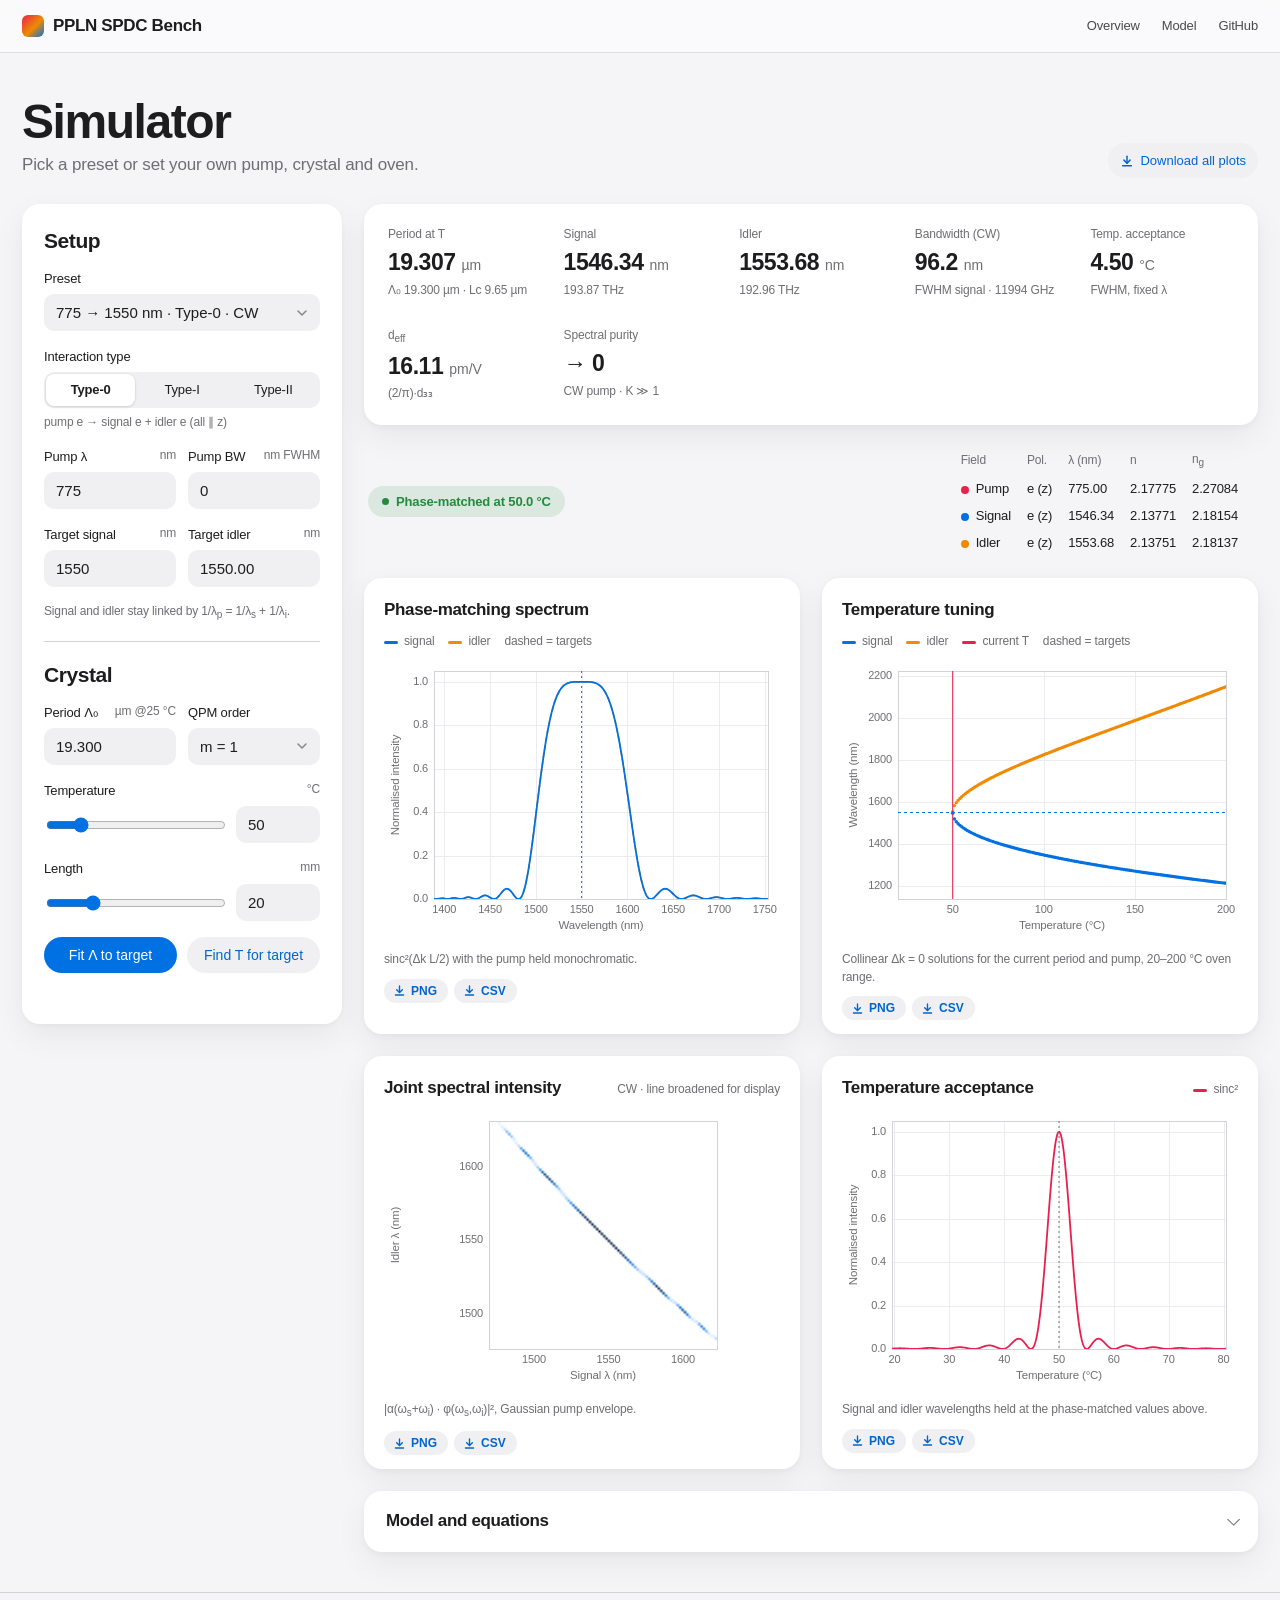
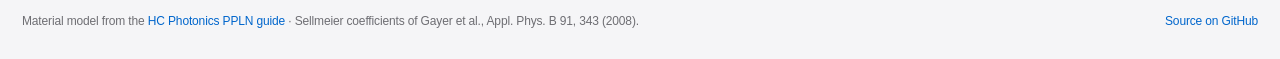
==== simulator.html @ 481aa888 "Split landing and simulator pages, add plot downloads Landing page links to a separate simulator pag" ====
<!doctype html>
<html lang="en">
<head>
<meta charset="utf-8">
<meta name="viewport" content="width=device-width,initial-scale=1,viewport-fit=cover">
<title>PPLN SPDC Simulator</title>
<meta name="description" content="Interactive simulator for spontaneous parametric down-conversion in MgO:PPLN: quasi-phase-matching, temperature tuning, joint spectral intensity and purity.">
<meta name="theme-color" content="#f5f5f7" media="(prefers-color-scheme: light)">
<meta name="theme-color" content="#000000" media="(prefers-color-scheme: dark)">
<link rel="stylesheet" href="styles.css">
</head>
<body>
<nav class="nav" aria-label="Site">
  <div class="nav-in">
    <a class="brand" href="index.html"><span class="brand-mark" aria-hidden="true"></span>PPLN SPDC Bench</a>
    <div class="nav-links">
      <a href="index.html">Overview</a>
      <a href="#model" class="opt">Model</a>
      <a href="https://github.com/abhayasd555/ppln-spdc-bench" target="_blank" rel="noopener">GitHub</a>
    </div>
  </div>
</nav>

<div class="wrap">
<header class="page-head">
  <div>
    <h1>Simulator</h1>
    <p>Pick a preset or set your own pump, crystal and oven.</p>
  </div>
  <div class="dl-all"><button type="button" id="dlAll"><svg viewBox="0 0 16 16" fill="none" stroke="currentColor" stroke-width="1.7" stroke-linecap="round" stroke-linejoin="round" aria-hidden="true"><path d="M8 2.5v8"/><path d="m4.5 7 3.5 3.5L11.5 7"/><path d="M3 13.5h10"/></svg>Download all plots</button></div>
</header>

<div class="layout" id="sim">
<aside class="rack" aria-label="Simulation controls">
  <h2>Setup</h2>
  <div class="field">
    <label for="preset">Preset</label>
    <select id="preset">
      <option value="p1">775 → 1550 nm · Type-0 · CW</option>
      <option value="p2">405 → 810 nm · Type-0 · CW</option>
      <option value="p3">532 → 810 + 1550 nm · Type-0 · CW</option>
      <option value="p4">775 → 1550 nm · Type-II · 1 nm pulsed</option>
    </select>
  </div>
  <div class="field">
    <label>Interaction type</label>
    <div class="seg" role="radiogroup">
      <label><input type="radio" name="type" id="ty0" value="0" checked><span>Type-0</span></label>
      <label><input type="radio" name="type" id="ty1" value="1"><span>Type-I</span></label>
      <label><input type="radio" name="type" id="ty2" value="2"><span>Type-II</span></label>
    </div>
    <div class="polnote" id="polnote"></div>
  </div>
  <div class="row2">
    <div class="field"><label for="lp">Pump λ <small>nm</small></label><input type="number" id="lp" value="775" step="0.1" min="350" max="2000"></div>
    <div class="field"><label for="bw">Pump BW <small>nm FWHM</small></label><input type="number" id="bw" value="0" step="0.05" min="0"></div>
  </div>
  <div class="row2">
    <div class="field"><label for="ls">Target signal <small>nm</small></label><input type="number" id="ls" value="1550" step="0.1"></div>
    <div class="field"><label for="li">Target idler <small>nm</small></label><input type="number" id="li" value="1550" step="0.1"></div>
  </div>
  <div class="polnote">Signal and idler stay linked by 1/λ<sub>p</sub> = 1/λ<sub>s</sub> + 1/λ<sub>i</sub>.</div>
  <div class="hr"></div>
  <h2>Crystal</h2>
  <div class="row2">
    <div class="field"><label for="per">Period Λ₀ <small>µm @25 °C</small></label><input type="number" id="per" value="19.5" step="0.01" min="0.5"></div>
    <div class="field"><label for="ord">QPM order</label><select id="ord"><option value="1">m = 1</option><option value="3">m = 3</option><option value="5">m = 5</option></select></div>
  </div>
  <div class="field">
    <label for="Tr">Temperature <small>°C</small></label>
    <div class="pair"><input type="range" id="Tr" min="20" max="200" step="0.1" value="50" aria-label="Temperature slider"><input type="number" id="Tn" value="50" step="0.1" min="-20" max="250"></div>
  </div>
  <div class="field">
    <label for="Lr">Length <small>mm</small></label>
    <div class="pair"><input type="range" id="Lr" min="1" max="80" step="0.5" value="20" aria-label="Length slider"><input type="number" id="Ln" value="20" step="0.5" min="0.1" max="80"></div>
  </div>
  <div class="btns">
    <button class="pri" id="fitP">Fit Λ to target</button>
    <button id="fitT">Find T for target</button>
  </div>
  <div class="msg" id="msg" role="status"></div>
</aside>

<section class="out">
  <div class="strip" id="strip">
    <div class="ro"><span class="k">Period at T</span><span class="v" id="rPer">–</span><span class="s" id="rPer2"></span></div>
    <div class="ro"><span class="k">Signal</span><span class="v" id="rLs">–</span><span class="s" id="rLs2"></span></div>
    <div class="ro"><span class="k">Idler</span><span class="v" id="rLi">–</span><span class="s" id="rLi2"></span></div>
    <div class="ro"><span class="k">Bandwidth (CW)</span><span class="v" id="rBw">–</span><span class="s" id="rBw2"></span></div>
    <div class="ro"><span class="k">Temp. acceptance</span><span class="v" id="rTa">–</span><span class="s">FWHM, fixed λ</span></div>
    <div class="ro"><span class="k">d<sub>eff</sub></span><span class="v" id="rD">–</span><span class="s" id="rD2"></span></div>
    <div class="ro"><span class="k">Spectral purity</span><span class="v" id="rPu">–</span><span class="s" id="rPu2"></span></div>
  </div>

  <div class="statusbar">
    <span class="chip ok" id="chip">Phase-matched</span>
    <div class="tblwrap"><table aria-label="Refractive indices">
      <thead><tr><th>Field</th><th>Pol.</th><th>λ (nm)</th><th>n</th><th>n<sub>g</sub></th></tr></thead>
      <tbody id="ntab"></tbody>
    </table></div>
  </div>

  <div class="grid4">
    <figure class="panel" style="margin:0">
      <div class="ph"><h3>Phase-matching spectrum</h3><div class="lg"><span><i style="background:var(--sig)"></i>signal</span><span><i style="background:var(--idl)"></i>idler</span><span>dashed = targets</span></div></div>
      <canvas id="cvSpec" aria-label="Phase-matching spectrum plot"></canvas>
      <div class="pf"><figcaption class="cap">sinc²(Δk L/2) with the pump held monochromatic.</figcaption><div class="dl"><button type="button" data-plot="spec" data-fmt="png" aria-label="Download phase-matching spectrum as PNG"><svg viewBox="0 0 16 16" fill="none" stroke="currentColor" stroke-width="1.7" stroke-linecap="round" stroke-linejoin="round" aria-hidden="true"><path d="M8 2.5v8"/><path d="m4.5 7 3.5 3.5L11.5 7"/><path d="M3 13.5h10"/></svg>PNG</button><button type="button" data-plot="spec" data-fmt="csv" aria-label="Download phase-matching spectrum data as CSV"><svg viewBox="0 0 16 16" fill="none" stroke="currentColor" stroke-width="1.7" stroke-linecap="round" stroke-linejoin="round" aria-hidden="true"><path d="M8 2.5v8"/><path d="m4.5 7 3.5 3.5L11.5 7"/><path d="M3 13.5h10"/></svg>CSV</button></div></div>
    </figure>
    <figure class="panel" style="margin:0">
      <div class="ph"><h3>Temperature tuning</h3><div class="lg"><span><i style="background:var(--sig)"></i>signal</span><span><i style="background:var(--idl)"></i>idler</span><span><i style="background:var(--pump)"></i>current T</span><span>dashed = targets</span></div></div>
      <canvas id="cvTune" aria-label="Temperature tuning curve"></canvas>
      <div class="pf"><figcaption class="cap">Collinear Δk = 0 solutions for the current period and pump, 20–200 °C oven range.</figcaption><div class="dl"><button type="button" data-plot="tune" data-fmt="png" aria-label="Download temperature tuning as PNG"><svg viewBox="0 0 16 16" fill="none" stroke="currentColor" stroke-width="1.7" stroke-linecap="round" stroke-linejoin="round" aria-hidden="true"><path d="M8 2.5v8"/><path d="m4.5 7 3.5 3.5L11.5 7"/><path d="M3 13.5h10"/></svg>PNG</button><button type="button" data-plot="tune" data-fmt="csv" aria-label="Download temperature tuning data as CSV"><svg viewBox="0 0 16 16" fill="none" stroke="currentColor" stroke-width="1.7" stroke-linecap="round" stroke-linejoin="round" aria-hidden="true"><path d="M8 2.5v8"/><path d="m4.5 7 3.5 3.5L11.5 7"/><path d="M3 13.5h10"/></svg>CSV</button></div></div>
    </figure>
    <figure class="panel" style="margin:0">
      <div class="ph"><h3>Joint spectral intensity</h3><div class="lg" id="jsaLg"></div></div>
      <canvas id="cvJSA" aria-label="Joint spectral intensity map"></canvas>
      <div class="pf"><figcaption class="cap" id="jsaCap">|α(ω<sub>s</sub>+ω<sub>i</sub>) · φ(ω<sub>s</sub>,ω<sub>i</sub>)|², Gaussian pump envelope.</figcaption><div class="dl"><button type="button" data-plot="jsa" data-fmt="png" aria-label="Download joint spectral intensity as PNG"><svg viewBox="0 0 16 16" fill="none" stroke="currentColor" stroke-width="1.7" stroke-linecap="round" stroke-linejoin="round" aria-hidden="true"><path d="M8 2.5v8"/><path d="m4.5 7 3.5 3.5L11.5 7"/><path d="M3 13.5h10"/></svg>PNG</button><button type="button" data-plot="jsa" data-fmt="csv" aria-label="Download joint spectral intensity data as CSV"><svg viewBox="0 0 16 16" fill="none" stroke="currentColor" stroke-width="1.7" stroke-linecap="round" stroke-linejoin="round" aria-hidden="true"><path d="M8 2.5v8"/><path d="m4.5 7 3.5 3.5L11.5 7"/><path d="M3 13.5h10"/></svg>CSV</button></div></div>
    </figure>
    <figure class="panel" style="margin:0">
      <div class="ph"><h3>Temperature acceptance</h3><div class="lg"><span><i style="background:var(--pump)"></i>sinc²</span></div></div>
      <canvas id="cvTacc" aria-label="Temperature acceptance curve"></canvas>
      <div class="pf"><figcaption class="cap">Signal and idler wavelengths held at the phase-matched values above.</figcaption><div class="dl"><button type="button" data-plot="tacc" data-fmt="png" aria-label="Download temperature acceptance as PNG"><svg viewBox="0 0 16 16" fill="none" stroke="currentColor" stroke-width="1.7" stroke-linecap="round" stroke-linejoin="round" aria-hidden="true"><path d="M8 2.5v8"/><path d="m4.5 7 3.5 3.5L11.5 7"/><path d="M3 13.5h10"/></svg>PNG</button><button type="button" data-plot="tacc" data-fmt="csv" aria-label="Download temperature acceptance data as CSV"><svg viewBox="0 0 16 16" fill="none" stroke="currentColor" stroke-width="1.7" stroke-linecap="round" stroke-linejoin="round" aria-hidden="true"><path d="M8 2.5v8"/><path d="m4.5 7 3.5 3.5L11.5 7"/><path d="M3 13.5h10"/></svg>CSV</button></div></div>
    </figure>
  </div>

  <details id="model">
    <summary>Model and equations</summary>
    <div class="notes">
      <p>Temperature-dependent extraordinary/ordinary index of 5 mol% MgO:CLN, in the Sellmeier form given in the HC Photonics guide (coefficients of Gayer et al., Appl. Phys. B 91, 343 (2008)), λ in µm, T in °C:</p>
      <span class="eq">n²(λ,T) = a1 + b1·f + (a2 + b2·f)/(λ² − (a3 + b3·f)²) + (a4 + b4·f)/(λ² − a5²) − a6·λ²
f = (T − 24.5)(T + 570.82)</span>
      <div class="tblwrap"><table id="coefTab"></table></div>
      <p>Quasi-phase-matching with thermal expansion of the grating, Λ(T) = Λ₀[1 + α(T−25) + β(T−25)²], α = 1.54×10⁻⁵ K⁻¹, β = 5.3×10⁻⁹ K⁻²:</p>
      <span class="eq">Δk = 2π [ n_p/λ_p − n_s/λ_s − n_i/λ_i ] − 2π m / Λ(T)
φ(ω_s, ω_i) = sinc(Δk L / 2)        d_eff = (2/π) d_ij / m</span>
      <p>Polarisations (pump → signal + idler): Type-0 e → e + e via d₃₃ = 25.3 pm/V; Type-I e → o + o via d₃₁ = 4.85 pm/V; Type-II o → e + o via d₃₁ (= d₁₅ under Kleinman symmetry). The d values are the ones quoted in the guide.</p>
      <p>Purity is computed from a 96×96 sampled JSA as Tr(ρ²) = Tr[(JJᵀ)²]/Tr[JJᵀ]², with K = 1/purity. For a CW pump the JSA collapses onto the anti-diagonal; the map is broadened only for display and purity → 0.</p>
      <p>Not modelled: focusing (Boyd–Kleinman / Bennink), absolute pair rates, waveguide dispersion, poling duty-cycle errors, non-collinear emission.</p>
    </div>
  </details>
</section>
</div>
</div>

<footer>
  <span>Material model from the <a href="https://www.hcphotonics.com/ppln-guide-overview" target="_blank" rel="noopener">HC Photonics PPLN guide</a> · Sellmeier coefficients of Gayer et al., Appl. Phys. B 91, 343 (2008).</span>
  <span><a href="https://github.com/abhayasd555/ppln-spdc-bench" target="_blank" rel="noopener">Source on GitHub</a></span>
</footer>

<script>
(function(){
const $=id=>document.getElementById(id);
const SM={e:{a:[5.756,0.0983,0.2020,189.32,12.52,1.32e-2],b:[2.860e-6,4.700e-8,6.113e-8,1.516e-4]},
          o:{a:[5.653,0.1185,0.2091,89.61,10.85,1.97e-2],b:[7.941e-7,3.134e-8,-4.641e-9,-2.188e-6]}};
function nidx(lam,T,pol){const s=SM[pol],a=s.a,b=s.b,f=(T-24.5)*(T+570.82),l2=lam*lam,a3=a[2]+b[2]*f;
  return Math.sqrt(a[0]+b[0]*f+(a[1]+b[1]*f)/(l2-a3*a3)+(a[3]+b[3]*f)/(l2-a[4]*a[4])-a[5]*l2);}
function ngrp(lam,T,pol){const h=1e-4;return nidx(lam,T,pol)-lam*(nidx(lam+h,T,pol)-nidx(lam-h,T,pol))/(2*h);}
const AL=1.54e-5,BE=5.3e-9;
const perT=(L0,T)=>{const d=T-25;return L0*(1+AL*d+BE*d*d);};
const POL={0:['e','e','e'],1:['e','o','o'],2:['o','e','o']};
const DIJ={0:[25.3,'d₃₃'],1:[4.85,'d₃₁'],2:[4.85,'d₃₁']};
const TP=2*Math.PI, C_GHZ=299792.458;
function kmis(ss,si,T,type){const sp=ss+si,p=POL[type];return TP*(nidx(1/sp,T,p[0])*sp-nidx(1/ss,T,p[1])*ss-nidx(1/si,T,p[2])*si);}
function dk(ss,si,T,P){return kmis(ss,si,T,P.type)-P.sgn*TP*P.m/perT(P.L0,T);}
const sinc=x=>Math.abs(x)<1e-9?1:Math.sin(x)/x;
function bisect(f,a,b,fa){for(let k=0;k<60;k++){const m=(a+b)/2,fm=f(m);if(fa*fm<=0){b=m}else{a=m;fa=fm}}return (a+b)/2;}

// coefficient table
(function(){const t=$('coefTab');let h='<thead><tr><th></th>'+['a1','a2','a3','a4','a5','a6','b1','b2','b3','b4'].map(x=>'<th>'+x+'</th>').join('')+'</tr></thead><tbody>';
 for(const p of ['e','o']){h+='<tr><th>n<sub>'+p+'</sub></th>'+SM[p].a.concat(SM[p].b).map(v=>'<td>'+(Math.abs(v)<1e-3?v.toExponential(3):v)+'</td>').join('')+'</tr>';}
 t.innerHTML=h+'</tbody>';})();

function readP(){
  const type=+document.querySelector('input[name="type"]:checked').value;
  const P={type,lpnm:+$('lp').value,lsnm:+$('ls').value,bw:Math.max(0,+$('bw').value||0),L0:+$('per').value,m:+$('ord').value,T:+$('Tn').value,Lmm:+$('Ln').value};
  const errs=[];
  if(!(P.lpnm>=350&&P.lpnm<=2000))errs.push('Pump λ must be 350–2000 nm.');
  if(!(P.L0>0.3))errs.push('Period must be above 0.3 µm.');
  if(!(P.Lmm>0))errs.push('Length must be positive.');
  if(!(P.T>=-20&&P.T<=250))errs.push('Temperature must be −20 to 250 °C.');
  if(errs.length){P.err=errs.join(' ');return P;}
  P.lp=P.lpnm/1000;P.sp=1/P.lp;P.Lum=P.Lmm*1000;
  let sst=P.sp/2;
  if(P.lsnm>P.lpnm*1.001){const s=1000/P.lsnm,i=P.sp-s; if(i>0.2&&s<1/0.35) sst=s; else P.warnT=true;} else P.warnT=true;
  P.sst=sst;P.sit=P.sp-sst;P.linm=1000/P.sit;
  P.sgn=Math.sign(kmis(P.sst,P.sit,P.T,type))||1;
  P.dmax=Math.min(P.sp/2-0.2,1/0.35-P.sp/2);
  return P;
}

function scanRoots(P,T,N,sym){
  const lo=sym?0:-P.dmax,hi=P.dmax,R=[];let prev=null,pd=0;
  const f=d=>dk(P.sp/2+d,P.sp/2-d,T,P);
  let best=Infinity,bestd=0;
  for(let i=0;i<N;i++){const d=lo+(hi-lo)*i/(N-1),v=f(d);
    if(Math.abs(v)<best){best=Math.abs(v);bestd=d;}
    if(prev!==null&&(prev===0||prev*v<0))R.push(bisect(f,pd,d,prev));
    prev=v;pd=d;}
  return {R,bestd};
}

let RES=null;
function compute(){
  const P=readP();const msg=$('msg');
  $('polnote').textContent={0:'pump e → signal e + idler e (all ∥ z)',1:'pump e → signal o + idler o',2:'pump o → signal e + idler o'}[P.type];
  if(P.err){msg.textContent=P.err;return;}
  msg.textContent=P.warnT?'Target signal must lie between the pump and 5 µm idler limit; using degenerate point.':'';
  const sym=P.type!==2,sp=P.sp,T=P.T,L=P.Lum;
  if(!(P.dmax>0)){msg.textContent='Pump wavelength out of range for this model.';return;}
  // centre
  const sc=scanRoots(P,T,1600,sym);
  let dt=P.sst-sp/2; if(sym)dt=Math.abs(dt);
  let c,exact=false;
  if(sc.R.length){c=sc.R.reduce((a,b)=>Math.abs(b-dt)<Math.abs(a-dt)?b:a);exact=true;}else c=sc.bestd;
  const F=d=>dk(sp/2+d,sp/2-d,T,P);
  const h=1e-4,f0=F(c),f1=(F(c+h)-F(c-h))/(2*h),f2=(F(c+h)-2*f0+F(c-h))/(h*h);
  const B=12*Math.PI/L+Math.abs(f0);
  let w=Infinity; if(Math.abs(f1)>1e-12)w=B/Math.abs(f1); if(Math.abs(f2)>1e-12)w=Math.min(w,Math.sqrt(2*B/Math.abs(f2)));
  if(!isFinite(w))w=P.dmax; w=Math.min(Math.max(w,1e-7),P.dmax);
  let lo=c-w,hi=c+w; if(sym&&lo<0){const m=Math.max(-lo,hi);lo=-m;hi=m;}
  lo=Math.max(lo,-P.dmax);hi=Math.min(hi,P.dmax);
  const NS=1500,sp_={d:[],ls:[],li:[],S:[]};
  for(let i=0;i<NS;i++){const d=lo+(hi-lo)*i/(NS-1),x=F(d)*L/2,s=sinc(x);sp_.d.push(d);sp_.ls.push(1000/(sp/2+d));sp_.li.push(1000/(sp/2-d));sp_.S.push(s*s);}
  // FWHM signal
  let im=0;for(let i=1;i<NS;i++){if(sp_.S[i]>sp_.S[im])im=i;}
  const half=sp_.S[im]/2,interp=(i,j)=>{const t=(half-sp_.S[i])/(sp_.S[j]-sp_.S[i]);return [sp_.ls[i]+t*(sp_.ls[j]-sp_.ls[i]),sp_.d[i]+t*(sp_.d[j]-sp_.d[i])];};
  let l=im;while(l>0&&sp_.S[l]>=half)l--; let r=im;while(r<NS-1&&sp_.S[r]>=half)r++;
  const A=l<im?interp(l,l+1):[sp_.ls[0],sp_.d[0]],Bq=r>im?interp(r,r-1):[sp_.ls[NS-1],sp_.d[NS-1]];
  const fwhmNm=Math.abs(A[0]-Bq[0]),fwhmS=Math.abs(A[1]-Bq[1]);
  const ss0=sp/2+c,si0=sp/2-c,lsc=1000/ss0,lic=1000/si0;
  // temperature acceptance
  const G=t=>dk(ss0,si0,t,P);
  const g0=G(T),g1=(G(T+0.01)-G(T-0.01))/0.02;
  let Tc=Math.abs(g1)>1e-12?T-g0/g1:T; Tc=Math.min(Math.max(Tc,T-200),T+200);
  let wT=Math.abs(g1)>1e-12?(12*Math.PI/L)/Math.abs(g1):100; wT=Math.min(Math.max(wT,0.02),150);
  const ta={T:[],S:[]};for(let i=0;i<800;i++){const t=Tc-wT+2*wT*i/799,x=G(t)*L/2,s=sinc(x);ta.T.push(t);ta.S.push(s*s);}
  let tm=0;for(let i=1;i<800;i++)if(ta.S[i]>ta.S[tm])tm=i;
  const th=ta.S[tm]/2;let tl=tm;while(tl>0&&ta.S[tl]>=th)tl--;let tr=tm;while(tr<799&&ta.S[tr]>=th)tr++;
  const tI=(i,j)=>ta.T[i]+(th-ta.S[i])/(ta.S[j]-ta.S[i])*(ta.T[j]-ta.T[i]);
  const tFW=Math.abs((tr>tm?tI(tr,tr-1):ta.T[799])-(tl<tm?tI(tl,tl+1):ta.T[0]));
  // tuning curve
  const tune={s:[],i:[]};
  for(let t=20;t<=200;t+=1){const q=scanRoots(P,t,500,sym);for(const d of q.R){tune.s.push([t,1000/(sp/2+d)]);tune.i.push([t,1000/(sp/2-d)]);}}
  // JSA
  const N=96,Fs=P.bw>0?P.bw/1000/(P.lp*P.lp):0; // pump FWHM in µm^-1
  let hsS=Math.max(0.8*fwhmS,3*Fs,2e-6);
  const hlS=hsS*(lsc/1000)*(lsc/1000)*1000,hlI=hsS*(lic/1000)*(lic/1000)*1000; // nm
  const Fe=Fs>0?Fs:2*hsS/N*1.2;
  const J=new Float64Array(N*N);let jmax=0;
  for(let r2=0;r2<N;r2++){const li=lic+hlI-2*hlI*r2/(N-1),si=1000/li;
    for(let c2=0;c2<N;c2++){const ls=lsc-hlS+2*hlS*c2/(N-1),ss=1000/ls;
      const dp=ss+si-sp,pa=Math.exp(-2*Math.LN2*dp*dp/(Fe*Fe));
      const v=pa*sinc(dk(ss,si,T,P)*L/2);J[r2*N+c2]=v;if(Math.abs(v)>jmax)jmax=Math.abs(v);}}
  let pur=null;
  if(Fs>0&&jmax>0){let trM=0,trM2=0;const Mrow=new Float64Array(N);
    for(let a=0;a<N;a++){for(let b=a;b<N;b++){let s=0;const oa=a*N,ob=b*N;for(let k=0;k<N;k++)s+=J[oa+k]*J[ob+k];
      if(a===b){trM+=s;trM2+=s*s;}else trM2+=2*s*s;}}
    pur=trM2/(trM*trM);}
  RES={P,exact,f0,c,lsc,lic,fwhmNm,fwhmS,tFW,Tc,sp_,ta,tune,J,N,jmax,hlS,hlI,pur,sym};
  readouts();draw();
}

function fx(v,d){return Number.isFinite(v)?v.toFixed(d):'–';}
function readouts(){
  const R=RES,P=R.P;
  const LT=perT(P.L0,P.T);
  $('rPer').innerHTML=fx(LT,3)+' <small>µm</small>';
  $('rPer2').textContent='Λ₀ '+fx(P.L0,3)+' µm · Lc '+fx(LT/(2*P.m),2)+' µm';
  $('rLs').innerHTML=fx(R.lsc,2)+' <small>nm</small>';
  $('rLi').innerHTML=fx(R.lic,2)+' <small>nm</small>';
  $('rLs2').textContent=fx(C_GHZ/R.lsc,2)+' THz';
  $('rLi2').textContent=fx(C_GHZ/R.lic,2)+' THz';
  const bw=R.fwhmNm;
  $('rBw').innerHTML=(bw<0.1?fx(bw*1000,1)+' <small>pm</small>':fx(bw,bw<10?2:1)+' <small>nm</small>');
  $('rBw2').textContent='FWHM signal · '+fx(R.fwhmS*C_GHZ,R.fwhmS*C_GHZ<10?2:0)+' GHz';
  $('rTa').innerHTML=(R.tFW<0.1?fx(R.tFW*1000,0)+' <small>mK</small>':fx(R.tFW,2)+' <small>°C</small>');
  const d=DIJ[P.type];
  $('rD').innerHTML=fx(2/Math.PI*d[0]/P.m,2)+' <small>pm/V</small>';
  $('rD2').textContent='(2/π)·'+d[1]+(P.m>1?' / '+P.m:'');
  if(R.pur==null){$('rPu').innerHTML='→ 0';$('rPu2').textContent='CW pump · K ≫ 1';}
  else{$('rPu').innerHTML=fx(R.pur,3);$('rPu2').textContent='Schmidt K = '+fx(1/R.pur,2);}
  const chip=$('chip');
  if(R.exact){chip.className='chip ok';chip.textContent='Phase-matched at '+fx(P.T,1)+' °C';}
  else{chip.className='chip warn';chip.textContent='No exact match · nearest |Δk·L/2| = '+fx(Math.abs(R.f0*P.Lum/2)/Math.PI,1)+'π · peak near '+fx(R.Tc,1)+' °C';}
  const pol=POL[P.type],rows=[['Pump','var(--pump)',pol[0],P.lpnm],['Signal','var(--sig)',pol[1],R.lsc],['Idler','var(--idl)',pol[2],R.lic]];
  $('ntab').innerHTML=rows.map(r=>'<tr><td><span class="dot" style="background:'+r[1]+'"></span>'+r[0]+'</td><td>'+(r[2]==='e'?'e (z)':'o (y)')+'</td><td>'+fx(r[3],2)+'</td><td>'+fx(nidx(r[3]/1000,P.T,r[2]),5)+'</td><td>'+fx(ngrp(r[3]/1000,P.T,r[2]),5)+'</td></tr>').join('');
  $('jsaLg').innerHTML=R.pur==null?'<span>CW · line broadened for display</span>':'<span>pump '+fx(P.bw,2)+' nm FWHM</span>';
}

// ---------- plotting ----------
function tok(){const cs=getComputedStyle(document.documentElement),g=k=>cs.getPropertyValue(k).trim();
  return{ink:g('--ink'),muted:g('--muted'),line:g('--line'),grid:g('--grid'),panel:g('--panel'),pump:g('--pump'),sig:g('--sig'),idl:g('--idl'),map:['--map0','--map1','--map2','--map3'].map(g)};}
let XS=0;
function prep(cv){const dpr=XS||window.devicePixelRatio||1,w=cv.clientWidth,h=cv.clientHeight,W=Math.max(1,Math.round(w*dpr)),H=Math.max(1,Math.round(h*dpr));
  if(cv.width!==W)cv.width=W;if(cv.height!==H)cv.height=H;const ctx=cv.getContext('2d');ctx.setTransform(dpr,0,0,dpr,0,0);ctx.clearRect(0,0,w,h);return{ctx,w,h};}
function ticks(lo,hi,n){if(!(hi>lo)){hi=lo+1;}const s0=(hi-lo)/n,mag=Math.pow(10,Math.floor(Math.log10(s0))),q=s0/mag,step=(q<1.5?1:q<3?2:q<7?5:10)*mag,t=[];
  for(let v=Math.ceil(lo/step)*step;v<=hi+step*1e-6;v+=step)t.push(v);return{t,step};}
function tf(v,step){const d=Math.max(0,Math.min(4,-Math.floor(Math.log10(step)+1e-9)));return (Math.abs(v)<step*1e-6?0:v).toFixed(d);}
const SYS='-apple-system, BlinkMacSystemFont, "SF Pro Text", "Helvetica Neue", Arial, sans-serif';
const MONO='11px '+SYS;
function frame(ctx,C,r,x0,x1,y0,y1,o){
  const X=v=>r.x+(v-x0)/(x1-x0)*r.w,Y=v=>r.y+r.h-(v-y0)/(y1-y0)*r.h;
  const tx=ticks(x0,x1,o.nx||5),ty=ticks(y0,y1,o.ny||4);
  ctx.font=MONO;ctx.lineWidth=1;
  if(!o.nogrid){ctx.strokeStyle=C.grid;ctx.beginPath();
    tx.t.forEach(v=>{const p=Math.round(X(v))+.5;ctx.moveTo(p,r.y);ctx.lineTo(p,r.y+r.h);});
    ty.t.forEach(v=>{const p=Math.round(Y(v))+.5;ctx.moveTo(r.x,p);ctx.lineTo(r.x+r.w,p);});ctx.stroke();}
  ctx.strokeStyle=C.line;ctx.strokeRect(Math.round(r.x)+.5,Math.round(r.y)+.5,Math.round(r.w),Math.round(r.h));
  ctx.fillStyle=C.muted;ctx.textAlign='center';ctx.textBaseline='top';
  let lastX=-1e9;tx.t.forEach(v=>{const s=tf(v,tx.step),p=X(v),wd=ctx.measureText(s).width;if(p-wd/2>lastX+6){ctx.fillText(s,p,r.y+r.h+5);lastX=p+wd/2;}});
  if(!o.noy){ctx.textAlign='right';ctx.textBaseline='middle';ty.t.forEach(v=>ctx.fillText(tf(v,ty.step),r.x-6,Y(v)));}
  ctx.font='500 11.5px '+SYS;ctx.textAlign='center';ctx.textBaseline='top';
  if(o.xl)ctx.fillText(o.xl,r.x+r.w/2,r.y+r.h+21);
  if(o.yl){ctx.save();ctx.translate(12,r.y+r.h/2);ctx.rotate(-Math.PI/2);ctx.textBaseline='middle';ctx.fillText(o.yl,0,0);ctx.restore();}
  return{X,Y};
}
function path(ctx,M,xs,ys,col,lw,dash,r){ctx.save();ctx.beginPath();ctx.rect(r.x,r.y,r.w,r.h);ctx.clip();ctx.strokeStyle=col;ctx.lineWidth=lw;ctx.setLineDash(dash||[]);ctx.beginPath();
  for(let i=0;i<xs.length;i++){const a=M.X(xs[i]),b=M.Y(ys[i]);i?ctx.lineTo(a,b):ctx.moveTo(a,b);}ctx.stroke();ctx.restore();}
function vline(ctx,M,r,x,col,dash){if(x<Math.min(M.x0,M.x1))return;const p=M.X(x);if(p<r.x||p>r.x+r.w)return;ctx.save();ctx.strokeStyle=col;ctx.setLineDash(dash||[]);ctx.lineWidth=1;ctx.beginPath();ctx.moveTo(p,r.y);ctx.lineTo(p,r.y+r.h);ctx.stroke();ctx.restore();}
function hline(ctx,M,r,y,col,dash){const p=M.Y(y);if(p<r.y||p>r.y+r.h)return;ctx.save();ctx.strokeStyle=col;ctx.setLineDash(dash||[]);ctx.lineWidth=1;ctx.beginPath();ctx.moveTo(r.x,p);ctx.lineTo(r.x+r.w,p);ctx.stroke();ctx.restore();}
function rng(a){let lo=Infinity,hi=-Infinity;for(const v of a){if(v<lo)lo=v;if(v>hi)hi=v;}return[lo,hi];}
function note(ctx,C,r,t){ctx.fillStyle=C.muted;ctx.font='13px '+SYS;ctx.textAlign='center';ctx.textBaseline='middle';ctx.fillText(t,r.x+r.w/2,r.y+r.h/2);}

function drawSpec(C){
  const {ctx,w,h}=prep($('cvSpec')),R=RES,S=R.sp_,P=R.P;
  const [s0,s1]=rng(S.ls),[i0,i1]=rng(S.li),wid=Math.max(s1-s0,i1-i0);
  const tgt=P.warnT?null:P.lsnm,tgi=P.warnT?null:P.linm;
  if(Math.max(s0,i0)-Math.min(s1,i1)<0.5*wid){
    const r={x:50,y:10,w:w-62,h:h-52},x0=Math.min(s0,i0),x1=Math.max(s1,i1);
    const M=frame(ctx,C,r,x0,x1,0,1.05,{xl:'Wavelength (nm)',yl:'Normalised intensity',nx:6});
    path(ctx,M,S.li,S.S,C.idl,1.6,[5,3],r);path(ctx,M,S.ls,S.S,C.sig,1.8,null,r);
    if(tgt){M.x0=x0;M.x1=x1;vline(ctx,M,r,tgt,C.sig,[2,3]);if(Math.abs(tgi-tgt)>1e-3)vline(ctx,M,r,tgi,C.idl,[2,3]);}
  } else {
    const gap=24,ww=(w-62-gap)/2;
    const r1={x:50,y:10,w:ww,h:h-52},r2={x:50+ww+gap,y:10,w:ww,h:h-52};
    const M1=frame(ctx,C,r1,s0,s1,0,1.05,{xl:'Signal λ (nm)',yl:'Normalised intensity',nx:3});
    const M2=frame(ctx,C,r2,i0,i1,0,1.05,{xl:'Idler λ (nm)',nx:3,noy:true});
    path(ctx,M1,S.ls,S.S,C.sig,1.8,null,r1);path(ctx,M2,S.li,S.S,C.idl,1.8,null,r2);
    if(tgt){M1.x0=s0;M1.x1=s1;vline(ctx,M1,r1,tgt,C.sig,[2,3]);M2.x0=i0;M2.x1=i1;vline(ctx,M2,r2,tgi,C.idl,[2,3]);}
  }
}
function drawTune(C){
  const {ctx,w,h}=prep($('cvTune')),R=RES,P=R.P,r={x:56,y:10,w:w-68,h:h-52};
  const all=R.tune.s.concat(R.tune.i);
  if(!all.length){frame(ctx,C,r,20,200,0,1,{xl:'Temperature (°C)',yl:'Wavelength (nm)',nx:6});note(ctx,C,r,'No collinear phase matching between 20 and 200 °C');return;}
  let [y0,y1]=rng(all.map(p=>p[1]));if(!P.warnT){y0=Math.min(y0,P.lsnm,P.linm);y1=Math.max(y1,P.lsnm,P.linm);}const pad=Math.max((y1-y0)*0.08,1);y0-=pad;y1+=pad;
  const M=frame(ctx,C,r,20,200,y0,y1,{xl:'Temperature (°C)',yl:'Wavelength (nm)',nx:6});
  ctx.save();ctx.beginPath();ctx.rect(r.x,r.y,r.w,r.h);ctx.clip();
  for(const [arr,col] of [[R.tune.i,C.idl],[R.tune.s,C.sig]]){ctx.fillStyle=col;for(const p of arr){ctx.beginPath();ctx.arc(M.X(p[0]),M.Y(p[1]),1.7,0,TP);ctx.fill();}}
  ctx.restore();
  M.x0=20;M.x1=200;vline(ctx,M,r,P.T,C.pump,[]);
  if(!P.warnT){hline(ctx,M,r,P.lsnm,C.sig,[3,3]);if(Math.abs(P.linm-P.lsnm)>1e-3)hline(ctx,M,r,P.linm,C.idl,[3,3]);}
}
function hex(c){c=c.replace('#','');if(c.length===3)c=c.split('').map(x=>x+x).join('');const n=parseInt(c,16);return[(n>>16)&255,(n>>8)&255,n&255];}
function drawJSA(C){
  const cv=$('cvJSA'),{ctx,w,h}=prep(cv),R=RES,N=R.N;
  const side=Math.min(w-70,h-52),r={x:56+Math.max(0,(w-70-side)/2),y:10,w:side,h:side};
  const stops=C.map.map(hex),cmap=v=>{const t=Math.min(1,Math.max(0,v))*3,k=Math.min(2,Math.floor(t)),f=t-k,a=stops[k],b=stops[k+1];return[a[0]+(b[0]-a[0])*f,a[1]+(b[1]-a[1])*f,a[2]+(b[2]-a[2])*f];};
  const off=document.createElement('canvas');off.width=N;off.height=N;const oc=off.getContext('2d'),img=oc.createImageData(N,N);
  const m2=R.jmax*R.jmax||1;
  for(let i=0;i<N*N;i++){const v=R.J[i]*R.J[i]/m2,c=cmap(Math.pow(v,0.8));img.data[4*i]=c[0];img.data[4*i+1]=c[1];img.data[4*i+2]=c[2];img.data[4*i+3]=255;}
  oc.putImageData(img,0,0);
  ctx.imageSmoothingEnabled=true;ctx.drawImage(off,r.x,r.y,r.w,r.h);
  frame(ctx,C,r,R.lsc-R.hlS,R.lsc+R.hlS,R.lic-R.hlI,R.lic+R.hlI,{xl:'Signal λ (nm)',yl:'Idler λ (nm)',nx:4,ny:4,nogrid:true});
}
function drawTacc(C){
  const {ctx,w,h}=prep($('cvTacc')),R=RES,r={x:50,y:10,w:w-62,h:h-52},[t0,t1]=rng(R.ta.T);
  const M=frame(ctx,C,r,t0,t1,0,1.05,{xl:'Temperature (°C)',yl:'Normalised intensity',nx:5});
  path(ctx,M,R.ta.T,R.ta.S,C.pump,1.8,null,r);M.x0=t0;M.x1=t1;vline(ctx,M,r,R.P.T,C.muted,[2,3]);
}
function draw(){if(!RES)return;const C=tok();drawSpec(C);drawTune(C);drawJSA(C);drawTacc(C);}

// ---------- controls ----------
let raf=0;const sched=()=>{cancelAnimationFrame(raf);raf=requestAnimationFrame(compute);};
function link(a,b){$(a).addEventListener('input',()=>{$(b).value=$(a).value;sched();});$(b).addEventListener('input',()=>{$(a).value=$(b).value;sched();});}
link('Tr','Tn');link('Lr','Ln');
['bw','per','ord'].forEach(id=>$(id).addEventListener('input',sched));
function conj(a,b){const lp=+$('lp').value,v=+$(a).value;if(v>lp*1.001){const o=1/(1/lp-1/v);if(isFinite(o)&&o>0)$(b).value=o.toFixed(2);}}
$('ls').addEventListener('input',()=>{conj('ls','li');sched();});
$('li').addEventListener('input',()=>{conj('li','ls');sched();});
$('lp').addEventListener('input',()=>{conj('ls','li');sched();});
function fitPeriod(){const P=readP();if(P.err){$('msg').textContent=P.err;return;}
  const km=Math.abs(kmis(P.sst,P.sit,P.T,P.type));$('per').value=(TP*P.m/km/perT(1,P.T)).toFixed(3);compute();}
document.querySelectorAll('input[name="type"]').forEach(el=>el.addEventListener('change',fitPeriod));
$('ord').addEventListener('change',fitPeriod);
$('fitP').addEventListener('click',fitPeriod);
$('fitT').addEventListener('click',()=>{const P=readP();if(P.err)return;
  const g=t=>dk(P.sst,P.sit,t,P),R=[];let pv=g(0),pt=0;
  for(let t=0.25;t<=250;t+=0.25){const v=g(t);if(pv*v<=0)R.push(bisect(g,pt,t,pv));pv=v;pt=t;}
  if(!R.length){$('msg').textContent='No temperature between 0 and 250 °C phase-matches the target with this period.';return;}
  const best=R.reduce((a,b)=>Math.abs(b-P.T)<Math.abs(a-P.T)?b:a);
  $('Tn').value=best.toFixed(2);$('Tr').value=Math.min(200,Math.max(20,best));compute();
  $('msg').textContent=best>200?'Phase matching needs '+best.toFixed(1)+' °C, above a typical 200 °C oven.':'';});
const PRESETS={p1:{type:0,lp:775,bw:0,ls:1550,T:50,L:20},p2:{type:0,lp:405,bw:0,ls:810,T:40,L:10},p3:{type:0,lp:532,bw:0,ls:810,T:60,L:20},p4:{type:2,lp:775,bw:1,ls:1550,T:40,L:30}};
function applyPreset(k){const p=PRESETS[k];$('ty'+p.type).checked=true;$('lp').value=p.lp;$('bw').value=p.bw;$('ls').value=p.ls;conj('ls','li');$('Tn').value=p.T;$('Tr').value=p.T;$('Ln').value=p.L;$('Lr').value=p.L;$('ord').value=1;fitPeriod();}
$('preset').addEventListener('change',e=>applyPreset(e.target.value));

new ResizeObserver(()=>draw()).observe(document.querySelector('.grid4'));
try{matchMedia('(prefers-color-scheme: dark)').addEventListener('change',draw);}catch(e){}
new MutationObserver(draw).observe(document.documentElement,{attributes:true,attributeFilter:['data-theme']});
if(document.fonts&&document.fonts.ready)document.fonts.ready.then(draw);

// ---------- downloads ----------
let DLCAP=null;
try{if(window.claude&&typeof window.claude.use==='function')window.claude.use('downloads').then(d=>{DLCAP=d;}).catch(()=>{});}catch(e){}
async function saveFile(name,blob){
  if(DLCAP){try{await DLCAP.save({filename:name,data:blob});}catch(e){if(e&&e.code!=='declined')$('msg').textContent='Download unavailable here ('+(e.code||'error')+').';}return;}
  const url=URL.createObjectURL(blob),a=document.createElement('a');a.href=url;a.download=name;document.body.appendChild(a);a.click();a.remove();setTimeout(()=>URL.revokeObjectURL(url),4000);
}
const PLOTS={spec:['cvSpec','Phase-matching spectrum',drawSpec],tune:['cvTune','Temperature tuning',drawTune],jsa:['cvJSA','Joint spectral intensity',drawJSA],tacc:['cvTacc','Temperature acceptance',drawTacc]};
function paramLine(){const P=RES.P;return 'λp '+fx(P.lpnm,1)+' nm · '+['Type-0','Type-I','Type-II'][P.type]+' · m = '+P.m+' · Λ₀ '+fx(P.L0,3)+' µm · '+fx(P.T,1)+' °C · L '+fx(P.Lmm,1)+' mm'+(P.bw>0?' · pump '+fx(P.bw,2)+' nm FWHM':' · CW');}
function slug(){const P=RES.P;return 'ppln_'+fx(P.lpnm,0)+'nm_type'+['0','I','II'][P.type]+'_'+fx(P.T,1).replace('.','p')+'C';}
function plotPNG(key){
  const [id,title,fn]=PLOTS[key],cv=$(id),C=tok(),fig=cv.closest('figure'),S=3;
  XS=S;fn(C);XS=0;
  const w=cv.clientWidth,h=cv.clientHeight,top=58,bot=34,pad=20,out=document.createElement('canvas');
  out.width=(w+2*pad)*S;out.height=(h+top+bot)*S;const o=out.getContext('2d');o.scale(S,S);
  o.fillStyle=C.panel;o.fillRect(0,0,w+2*pad,h+top+bot);
  o.fillStyle=C.ink;o.font='600 17px '+SYS;o.textBaseline='alphabetic';o.textAlign='left';o.fillText(title,pad,30);
  let x=pad;o.font='12px '+SYS;
  fig.querySelectorAll('.lg span').forEach(sp=>{const i=sp.querySelector('i'),t=sp.textContent.trim();
    if(i){o.fillStyle=getComputedStyle(i).backgroundColor;o.fillRect(x,43,14,3);x+=20;}
    o.fillStyle=C.muted;o.fillText(t,x,48);x+=o.measureText(t).width+16;});
  o.drawImage(cv,pad,top,w,h);
  o.fillStyle=C.muted;o.font='11px '+SYS;o.fillText(paramLine(),pad,top+h+22);
  o.textAlign='right';o.fillText('PPLN SPDC Bench',w+pad,top+h+22);
  draw();
  return new Promise(res=>out.toBlob(b=>res([slug()+'_'+key+'.png',b]),'image/png'));
}
function plotCSV(key){
  const R=RES,L=['# PPLN SPDC Bench · '+PLOTS[key][1],'# '+paramLine()];
  if(key==='spec'){L.push('signal_nm,idler_nm,intensity');for(let i=0;i<R.sp_.S.length;i++)L.push(R.sp_.ls[i].toFixed(5)+','+R.sp_.li[i].toFixed(5)+','+R.sp_.S[i].toExponential(6));}
  else if(key==='tune'){L.push('temperature_C,signal_nm,idler_nm');for(let i=0;i<R.tune.s.length;i++)L.push(R.tune.s[i][0]+','+R.tune.s[i][1].toFixed(4)+','+R.tune.i[i][1].toFixed(4));}
  else if(key==='tacc'){L.push('temperature_C,intensity');for(let i=0;i<R.ta.T.length;i++)L.push(R.ta.T[i].toFixed(5)+','+R.ta.S[i].toExponential(6));}
  else{const N=R.N,m2=R.jmax*R.jmax||1,ls=[],li=[];for(let c=0;c<N;c++)ls.push((R.lsc-R.hlS+2*R.hlS*c/(N-1)).toFixed(5));
    for(let r=0;r<N;r++)li.push((R.lic+R.hlI-2*R.hlI*r/(N-1)).toFixed(5));
    L.push('# rows: idler wavelength (nm); columns: signal wavelength (nm); values: normalised |JSA|²');
    L.push('idler_nm\\signal_nm,'+ls.join(','));
    for(let r=0;r<N;r++){const row=[li[r]];for(let c=0;c<N;c++)row.push((R.J[r*N+c]*R.J[r*N+c]/m2).toExponential(4));L.push(row.join(','));}}
  return [slug()+'_'+key+'.csv',new Blob([L.join('\n')+'\n'],{type:'text/csv'})];
}
document.querySelectorAll('.dl button').forEach(b=>b.addEventListener('click',async()=>{
  if(!RES)return;const k=b.dataset.plot,[n,blob]=b.dataset.fmt==='png'?await plotPNG(k):plotCSV(k);saveFile(n,blob);}));
$('dlAll').addEventListener('click',async()=>{
  if(!RES)return;const keys=Object.keys(PLOTS),imgs=[];for(const k of keys)imgs.push(await plotPNG(k));
  const bm=await Promise.all(imgs.map(([,b])=>createImageBitmap(b))),cw=Math.max(...bm.map(x=>x.width)),ch=Math.max(...bm.map(x=>x.height)),g=24*3;
  const out=document.createElement('canvas');out.width=2*cw+3*g;out.height=2*ch+3*g;const o=out.getContext('2d');
  o.fillStyle=tok().panel;o.fillRect(0,0,out.width,out.height);
  bm.forEach((b,i)=>o.drawImage(b,g+(i%2)*(cw+g),g+Math.floor(i/2)*(ch+g)));
  out.toBlob(b=>saveFile(slug()+'_all_plots.png',b),'image/png');
});
applyPreset('p1');
})();
</script>

</body>
</html>
---- styles.css ----
:root{
  --bg:#f5f5f7; --panel:#ffffff; --fill:#f0f0f3; --ink:#1d1d1f; --muted:#6e6e73; --line:#d2d2d7; --grid:#ececf0;
  --accent:#0071e3; --accent-ink:#0066cc;
  --pump:#e8204f; --sig:#0071e3; --idl:#f08a00; --ok:#248a3d; --warn:#c93400;
  --map0:#ffffff; --map1:#bcd9ff; --map2:#0071e3; --map3:#001a3d;
  --nav:rgba(251,251,253,.78); --shadow:0 2px 6px rgba(0,0,0,.04),0 12px 32px rgba(0,0,0,.06);
  --f:-apple-system,BlinkMacSystemFont,"SF Pro Text","SF Pro Display","Helvetica Neue",Helvetica,Arial,sans-serif;
  --f-mono:ui-monospace,"SF Mono",SFMono-Regular,Menlo,monospace;
  color-scheme:light;
}
@media (prefers-color-scheme: dark){:root:not([data-theme="light"]){
  --bg:#000000; --panel:#1c1c1e; --fill:#2c2c2e; --ink:#f5f5f7; --muted:#98989d; --line:#38383a; --grid:#262629;
  --accent:#0a84ff; --accent-ink:#2997ff;
  --pump:#ff375f; --sig:#2997ff; --idl:#ff9f0a; --ok:#30d158; --warn:#ff9f0a;
  --map0:#1c1c1e; --map1:#0b3f7d; --map2:#0a84ff; --map3:#eaf4ff;
  --nav:rgba(22,22,23,.78); --shadow:none; color-scheme:dark;}}
:root[data-theme="dark"]{
  --bg:#000000; --panel:#1c1c1e; --fill:#2c2c2e; --ink:#f5f5f7; --muted:#98989d; --line:#38383a; --grid:#262629;
  --accent:#0a84ff; --accent-ink:#2997ff;
  --pump:#ff375f; --sig:#2997ff; --idl:#ff9f0a; --ok:#30d158; --warn:#ff9f0a;
  --map0:#1c1c1e; --map1:#0b3f7d; --map2:#0a84ff; --map3:#eaf4ff;
  --nav:rgba(22,22,23,.78); --shadow:none; color-scheme:dark;}
*{box-sizing:border-box}
html{scroll-behavior:smooth;scroll-padding-top:64px}
body{margin:0;background:var(--bg);color:var(--ink);font-family:var(--f);font-size:15px;line-height:1.47;letter-spacing:-.01em;
  -webkit-font-smoothing:antialiased;-moz-osx-font-smoothing:grayscale}
a{color:var(--accent-ink);text-decoration:none} a:hover{text-decoration:underline}

/* Glass navigation bar */
.nav{position:sticky;top:0;z-index:10;background:var(--nav);-webkit-backdrop-filter:saturate(180%) blur(20px);backdrop-filter:saturate(180%) blur(20px);
  border-bottom:.5px solid color-mix(in srgb,var(--line) 70%,transparent);padding-top:env(safe-area-inset-top,0px)}
.nav-in{max-width:1280px;margin:0 auto;height:52px;display:flex;align-items:center;justify-content:space-between;gap:16px;
  padding:0 max(22px,env(safe-area-inset-right,0px)) 0 max(22px,env(safe-area-inset-left,0px))}
.brand{font-size:17px;font-weight:600;letter-spacing:-.02em;color:var(--ink);display:flex;align-items:center;gap:9px}
.brand:hover{text-decoration:none}
.brand-mark{width:22px;height:22px;border-radius:6px;background:linear-gradient(135deg,var(--pump),var(--idl) 55%,var(--sig));flex:none}
.nav-links{display:flex;gap:22px;font-size:13px}
.nav-links a{color:var(--ink);opacity:.8} .nav-links a:hover{opacity:1;text-decoration:none}
@media (max-width:520px){.nav-links a.opt{display:none}}

.wrap{max-width:1280px;margin:0 auto;display:flex;flex-direction:column;gap:22px;
  padding:0 max(22px,env(safe-area-inset-right,0px)) 0 max(22px,env(safe-area-inset-left,0px))}
@media (max-width:520px){.wrap,.nav-in{padding-left:16px;padding-right:16px}}

/* Hero */
.hero{text-align:center;padding:72px 0 36px}
.eyebrow{font-size:17px;font-weight:600;color:var(--pump);margin:0 0 10px;letter-spacing:-.01em}
h1{font-size:clamp(40px,7vw,72px);font-weight:700;letter-spacing:-.035em;line-height:1.05;margin:0;text-wrap:balance}
h1 .grad{background:linear-gradient(90deg,var(--pump),var(--idl) 50%,var(--sig));-webkit-background-clip:text;background-clip:text;color:transparent}
.tagline{font-size:clamp(17px,2.2vw,22px);color:var(--muted);max-width:640px;margin:16px auto 0;line-height:1.4;letter-spacing:-.015em;text-wrap:balance}
.hero-cta{display:flex;justify-content:center;gap:12px;margin-top:28px;flex-wrap:wrap}
.hero-cta a{font-size:17px;padding:11px 22px;border-radius:980px}
.hero-cta .pill{background:var(--accent);color:#fff} .hero-cta .pill:hover{text-decoration:none;filter:brightness(1.08)}
.hero-cta .link::after{content:" ›"}
@media (max-width:520px){.hero{padding:44px 0 20px}}

/* Layout */
.layout{display:grid;grid-template-columns:320px minmax(0,1fr);gap:22px;align-items:start}
@media (max-width:960px){.layout{grid-template-columns:minmax(0,1fr)}}
.card,.rack,.strip,.panel,details{background:var(--panel);border-radius:18px;box-shadow:var(--shadow)}
@media (prefers-color-scheme: dark){:root:not([data-theme="light"]) :is(.rack,.strip,.panel,details){border:.5px solid var(--line)}}
:root[data-theme="dark"] :is(.rack,.strip,.panel,details){border:.5px solid var(--line)}

/* Control rack */
.rack{padding:22px;display:flex;flex-direction:column;gap:16px;position:sticky;top:68px}
@media (max-width:960px){.rack{position:static}}
.rack h2{font-size:21px;font-weight:600;letter-spacing:-.02em;margin:0}
.rack h2+.field,.rack h2+.row2{margin-top:-4px}
.field{display:flex;flex-direction:column;gap:6px}
.field label{font-size:13px;font-weight:500;display:flex;justify-content:space-between;gap:8px;color:var(--ink)}
.field label small{color:var(--muted);font-weight:400;font-size:12px}
input[type=number],select{font-family:var(--f);font-size:15px;font-variant-numeric:tabular-nums;color:var(--ink);background:var(--fill);
  border:1px solid transparent;border-radius:10px;padding:9px 11px;width:100%;min-width:0;transition:box-shadow .15s,border-color .15s;appearance:none;-webkit-appearance:none}
select{background-image:url("data:image/svg+xml,%3Csvg xmlns='http://www.w3.org/2000/svg' width='10' height='6'%3E%3Cpath d='M1 1l4 4 4-4' fill='none' stroke='%2386868b' stroke-width='1.5' stroke-linecap='round' stroke-linejoin='round'/%3E%3C/svg%3E");
  background-repeat:no-repeat;background-position:right 12px center;padding-right:30px}
input[type=number]:focus,select:focus{outline:none;border-color:var(--accent);box-shadow:0 0 0 4px color-mix(in srgb,var(--accent) 22%,transparent)}
button:focus-visible,.seg input:focus-visible+span,input[type=range]:focus-visible{outline:none;box-shadow:0 0 0 4px color-mix(in srgb,var(--accent) 35%,transparent)}
.pair{display:grid;grid-template-columns:minmax(0,1fr) 84px;gap:12px;align-items:center}
input[type=range]{width:100%;accent-color:var(--accent);border-radius:99px}
.row2{display:grid;grid-template-columns:1fr 1fr;gap:12px}

/* Segmented control */
.seg{display:grid;grid-template-columns:repeat(3,1fr);background:var(--fill);border-radius:10px;padding:2px;gap:2px}
.field .seg label{display:block;position:relative;cursor:pointer}
.seg input{position:absolute;opacity:0;inset:0;cursor:pointer}
.seg span{display:block;text-align:center;padding:6px 0;font-size:13px;font-weight:500;border-radius:8px;color:var(--ink);transition:background .2s,box-shadow .2s}
.seg input:checked+span{background:var(--panel);box-shadow:0 1px 3px rgba(0,0,0,.12),0 0 0 .5px rgba(0,0,0,.04);font-weight:600}
@media (prefers-color-scheme: dark){:root:not([data-theme="light"]) .seg input:checked+span{background:#636366}}
:root[data-theme="dark"] .seg input:checked+span{background:#636366}
.polnote{font-size:12px;color:var(--muted)}
.btns{display:grid;grid-template-columns:1fr 1fr;gap:10px}
button{font-family:var(--f);font-size:14px;font-weight:500;padding:10px 12px;border-radius:980px;border:0;background:var(--fill);color:var(--accent-ink);cursor:pointer;transition:filter .15s,transform .1s}
button:hover{filter:brightness(.96)} button:active{transform:scale(.98)}
button.pri{background:var(--accent);color:#fff} button.pri:hover{filter:brightness(1.08)}
.msg{font-size:12.5px;color:var(--warn);min-height:1em}
.hr{height:.5px;background:var(--line);margin:2px 0}

/* Readouts */
.out{display:flex;flex-direction:column;gap:22px;min-width:0}
.strip{display:grid;grid-template-columns:repeat(auto-fit,minmax(168px,1fr));padding:8px}
.ro{padding:14px 16px;display:flex;flex-direction:column;gap:2px;min-width:0}
.ro .k{font-size:12px;color:var(--muted);font-weight:500}
.ro .v{font-size:23px;font-weight:600;letter-spacing:-.02em;font-variant-numeric:tabular-nums;white-space:nowrap;overflow:hidden;text-overflow:ellipsis}
.ro .v small{font-size:14px;color:var(--muted);font-weight:500;letter-spacing:0}
.ro .s{font-size:12px;color:var(--muted);font-variant-numeric:tabular-nums}
.statusbar{display:flex;flex-wrap:wrap;gap:14px 24px;align-items:center;justify-content:space-between;padding:0 4px}
.chip{display:inline-flex;align-items:center;gap:7px;font-size:13px;font-weight:600;padding:6px 14px;border-radius:99px;background:color-mix(in srgb,currentColor 12%,transparent)}
.chip::before{content:"";width:7px;height:7px;border-radius:50%;background:currentColor}
.chip.ok{color:var(--ok)} .chip.warn{color:var(--warn)}
.tblwrap{overflow-x:auto}
table{border-collapse:collapse;font-size:13px;font-variant-numeric:tabular-nums}
th,td{padding:4px 16px 4px 0;text-align:left;white-space:nowrap}
th{font-weight:500;color:var(--muted);font-size:12px}
.dot{display:inline-block;width:8px;height:8px;border-radius:50%;margin-right:7px;vertical-align:middle}

/* Plot panels */
.grid4{display:grid;grid-template-columns:repeat(2,minmax(0,1fr));gap:22px}
@media (max-width:1140px){.grid4{grid-template-columns:minmax(0,1fr)}}
.panel{padding:20px 20px 14px;display:flex;flex-direction:column;gap:10px;min-width:0}
.panel h3{font-size:17px;font-weight:600;letter-spacing:-.02em;margin:0}
.ph{display:flex;justify-content:space-between;align-items:baseline;gap:10px;flex-wrap:wrap}
.lg{display:flex;gap:14px;font-size:12px;color:var(--muted);flex-wrap:wrap}
.lg i{display:inline-block;width:14px;height:3px;border-radius:2px;vertical-align:middle;margin-right:6px}
canvas{width:100%;height:280px;display:block}
.cap{font-size:12px;color:var(--muted)}

/* Model notes */
details{padding:18px 22px}
summary{cursor:pointer;font-weight:600;font-size:17px;letter-spacing:-.02em;list-style:none;display:flex;justify-content:space-between;align-items:center}
summary::-webkit-details-marker{display:none}
summary::after{content:"";width:8px;height:8px;border-right:1.75px solid var(--muted);border-bottom:1.75px solid var(--muted);transform:rotate(45deg) translateY(-3px);transition:transform .25s}
details[open] summary::after{transform:rotate(225deg) translate(-2px,-1px)}
.notes{max-width:78ch;font-size:14px;display:flex;flex-direction:column;gap:10px;margin-top:14px;color:var(--ink)}
.notes p{margin:0}
.notes code,.eq{font-family:var(--f-mono);font-size:12.5px}
.eq{display:block;background:var(--fill);border-radius:10px;padding:12px 14px;overflow-x:auto;white-space:pre}
#coefTab td,#coefTab th{font-family:var(--f-mono);font-size:12px}

footer{max-width:1280px;margin:40px auto 0;padding:20px 22px calc(28px + env(safe-area-inset-bottom,0px));font-size:12px;color:var(--muted);
  border-top:.5px solid var(--line);display:flex;flex-wrap:wrap;gap:8px 24px;justify-content:space-between}
@media (max-width:520px){footer{padding-left:16px;padding-right:16px}}
@media (prefers-reduced-motion:reduce){*{transition:none!important}html{scroll-behavior:auto}}

/* Simulator page header */
.page-head{padding:44px 0 4px;display:flex;flex-wrap:wrap;align-items:flex-end;justify-content:space-between;gap:12px 24px}
.page-head h1{font-size:clamp(32px,4.5vw,48px);letter-spacing:-.03em}
.page-head p{margin:6px 0 0;color:var(--muted);font-size:17px}
@media (max-width:520px){.page-head{padding-top:28px}}

/* Landing features */
.features{display:grid;grid-template-columns:repeat(auto-fit,minmax(240px,1fr));gap:22px;padding-bottom:20px}
.feat{background:var(--panel);border-radius:18px;box-shadow:var(--shadow);padding:26px 24px;display:flex;flex-direction:column;gap:10px}
@media (prefers-color-scheme: dark){:root:not([data-theme="light"]) .feat{border:.5px solid var(--line)}}
:root[data-theme="dark"] .feat{border:.5px solid var(--line)}
.feat svg{width:30px;height:30px}
.feat h3{font-size:19px;font-weight:600;letter-spacing:-.02em;margin:4px 0 0}
.feat p{margin:0;color:var(--muted);font-size:15px}
.section-title{text-align:center;font-size:clamp(28px,4vw,40px);font-weight:700;letter-spacing:-.03em;margin:28px 0 6px;text-wrap:balance}
.section-sub{text-align:center;color:var(--muted);font-size:17px;margin:0 auto 26px;max-width:560px}
.closing{text-align:center;padding:36px 0 8px}
.closing a.pill{display:inline-block;font-size:17px;padding:11px 22px;border-radius:980px;background:var(--accent);color:#fff}
.closing a.pill:hover{text-decoration:none;filter:brightness(1.08)}

/* Plot footer + downloads */
.pf{display:flex;justify-content:space-between;align-items:center;gap:10px 16px;flex-wrap:wrap}
.dl{display:flex;gap:6px;flex:none}
.dl button{font-size:12px;font-weight:600;padding:5px 11px 5px 9px;display:inline-flex;align-items:center;gap:5px}
.dl svg{width:13px;height:13px}
.dl-all{display:flex;gap:8px;flex-wrap:wrap}
.dl-all button{font-size:13px;display:inline-flex;align-items:center;gap:6px}
.dl-all svg{width:14px;height:14px}
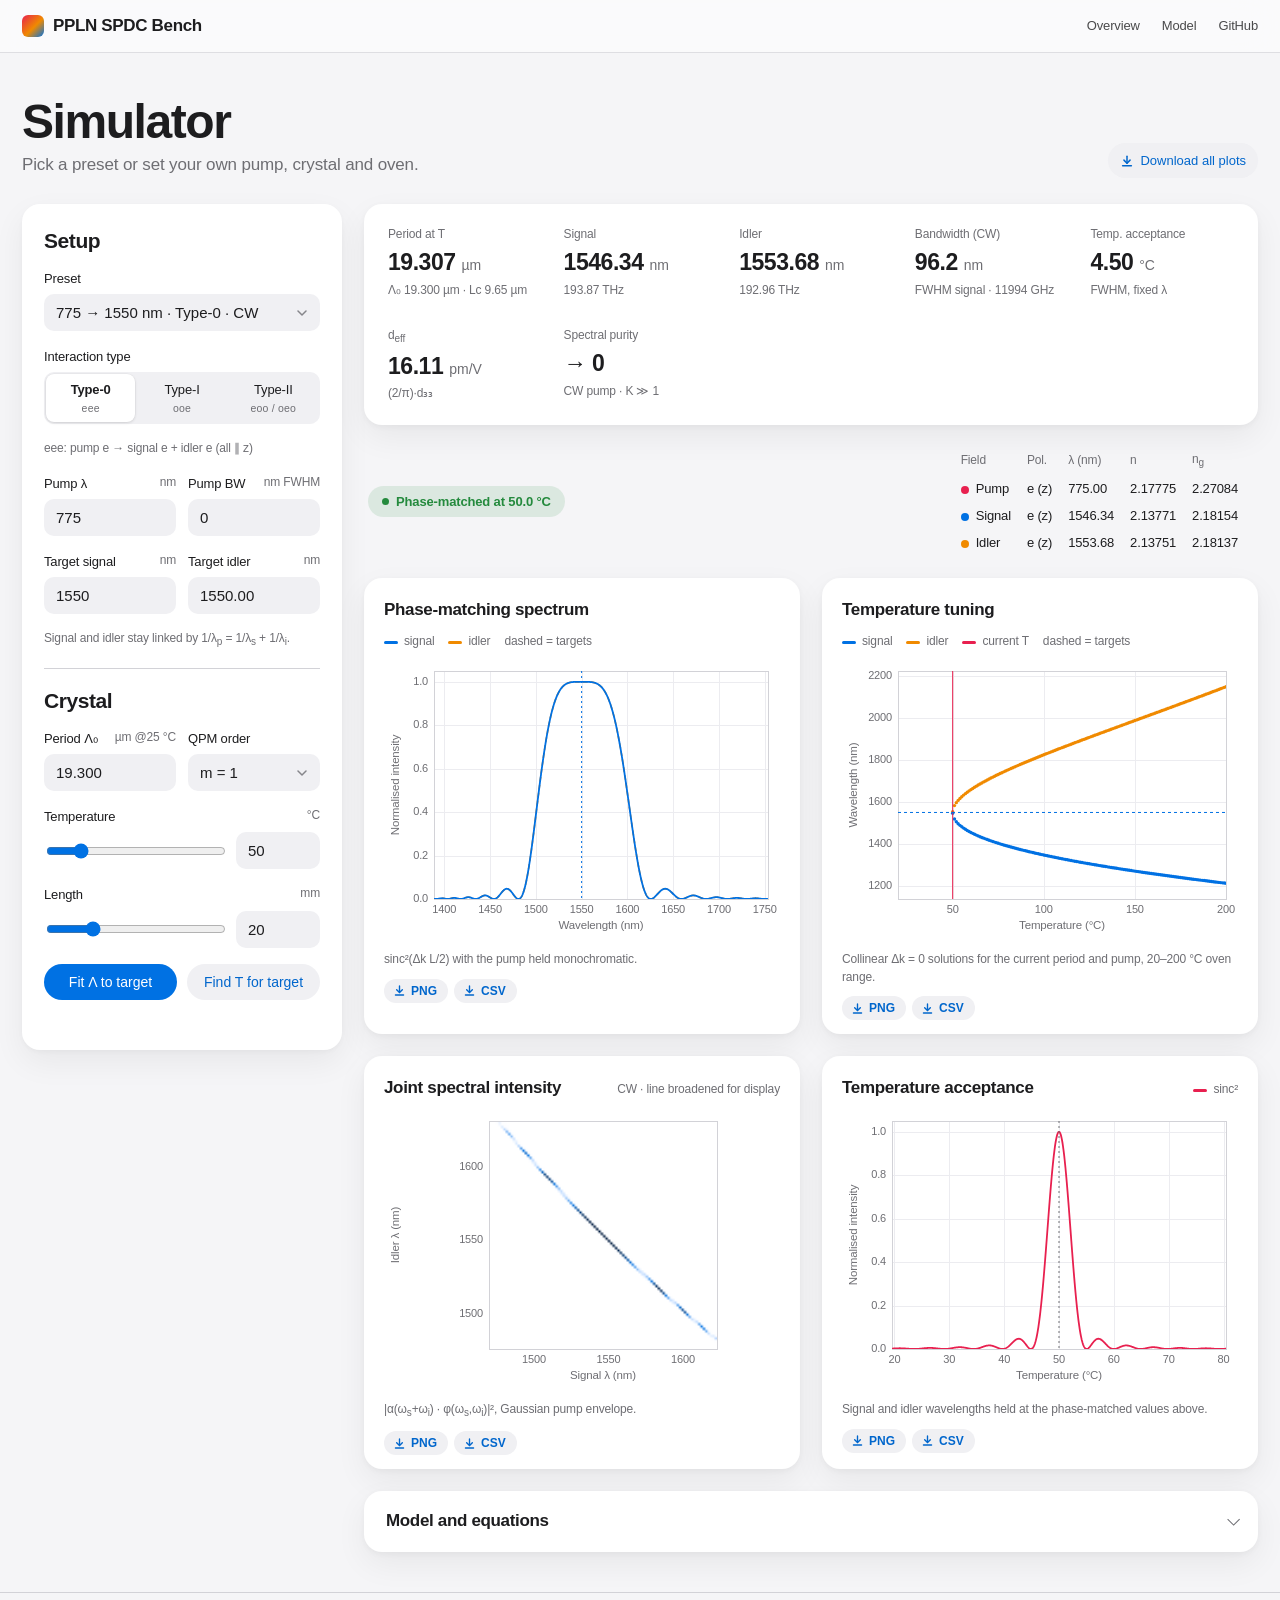
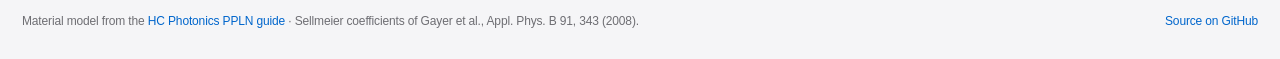
==== commit 0fa14a52: "Add selectable polarisation configuration for Type-0/I/II Type buttons show their signal·idler·pump " ====
--- a/simulator.html
+++ b/simulator.html
@@ -45,12 +45,19 @@
   <div class="field">
     <label>Interaction type</label>
     <div class="seg" role="radiogroup">
-      <label><input type="radio" name="type" id="ty0" value="0" checked><span>Type-0</span></label>
-      <label><input type="radio" name="type" id="ty1" value="1"><span>Type-I</span></label>
-      <label><input type="radio" name="type" id="ty2" value="2"><span>Type-II</span></label>
+      <label><input type="radio" name="type" id="ty0" value="0" checked><span>Type-0<small>eee</small></span></label>
+      <label><input type="radio" name="type" id="ty1" value="1"><span>Type-I<small>ooe</small></span></label>
+      <label><input type="radio" name="type" id="ty2" value="2"><span>Type-II<small>eoo / oeo</small></span></label>
     </div>
-    <div class="polnote" id="polnote"></div>
-  </div>
+  </div>
+  <div class="field" id="t2field" hidden>
+    <label>Type-II polarisation <small>signal · idler · pump</small></label>
+    <div class="seg seg2" role="radiogroup">
+      <label><input type="radio" name="t2" id="t2eo" value="eo" checked><span>eoo<small>signal e, idler o</small></span></label>
+      <label><input type="radio" name="t2" id="t2oe" value="oe"><span>oeo<small>signal o, idler e</small></span></label>
+    </div>
+  </div>
+  <div class="polnote" id="polnote"></div>
   <div class="row2">
     <div class="field"><label for="lp">Pump λ <small>nm</small></label><input type="number" id="lp" value="775" step="0.1" min="350" max="2000"></div>
     <div class="field"><label for="bw">Pump BW <small>nm FWHM</small></label><input type="number" id="bw" value="0" step="0.05" min="0"></div>
@@ -133,7 +140,7 @@
       <p>Quasi-phase-matching with thermal expansion of the grating, Λ(T) = Λ₀[1 + α(T−25) + β(T−25)²], α = 1.54×10⁻⁵ K⁻¹, β = 5.3×10⁻⁹ K⁻²:</p>
       <span class="eq">Δk = 2π [ n_p/λ_p − n_s/λ_s − n_i/λ_i ] − 2π m / Λ(T)
 φ(ω_s, ω_i) = sinc(Δk L / 2)        d_eff = (2/π) d_ij / m</span>
-      <p>Polarisations (pump → signal + idler): Type-0 e → e + e via d₃₃ = 25.3 pm/V; Type-I e → o + o via d₃₁ = 4.85 pm/V; Type-II o → e + o via d₃₁ (= d₁₅ under Kleinman symmetry). The d values are the ones quoted in the guide.</p>
+      <p>Polarisations, labelled signal · idler · pump: Type-0 <b>eee</b> (e → e + e) via d₃₃ = 25.3 pm/V; Type-I <b>ooe</b> (e → o + o) via d₃₁ = 4.85 pm/V; Type-II <b>eoo</b> (o → e + o) or <b>oeo</b> (o → o + e) via d₃₁ (= d₁₅ under Kleinman symmetry). The two Type-II choices swap which photon is extraordinary, so they need different periods away from degeneracy. The d values are the ones quoted in the guide.</p>
       <p>Purity is computed from a 96×96 sampled JSA as Tr(ρ²) = Tr[(JJᵀ)²]/Tr[JJᵀ]², with K = 1/purity. For a CW pump the JSA collapses onto the anti-diagonal; the map is broadened only for display and purity → 0.</p>
       <p>Not modelled: focusing (Boyd–Kleinman / Bennink), absolute pair rates, waveguide dispersion, poling duty-cycle errors, non-collinear emission.</p>
     </div>
@@ -157,11 +164,14 @@
 function ngrp(lam,T,pol){const h=1e-4;return nidx(lam,T,pol)-lam*(nidx(lam+h,T,pol)-nidx(lam-h,T,pol))/(2*h);}
 const AL=1.54e-5,BE=5.3e-9;
 const perT=(L0,T)=>{const d=T-25;return L0*(1+AL*d+BE*d*d);};
-const POL={0:['e','e','e'],1:['e','o','o'],2:['o','e','o']};
+// [pump, signal, idler]; Type-II has two signal/idler assignments
+const POL={0:['e','e','e'],1:['e','o','o'],'2eo':['o','e','o'],'2oe':['o','o','e']};
+const polOf=(type,t2)=>POL[type===2?'2'+t2:type];
+const polTag=p=>p[1]+p[2]+p[0]; // signal·idler·pump, e.g. eoo
 const DIJ={0:[25.3,'d₃₃'],1:[4.85,'d₃₁'],2:[4.85,'d₃₁']};
 const TP=2*Math.PI, C_GHZ=299792.458;
-function kmis(ss,si,T,type){const sp=ss+si,p=POL[type];return TP*(nidx(1/sp,T,p[0])*sp-nidx(1/ss,T,p[1])*ss-nidx(1/si,T,p[2])*si);}
-function dk(ss,si,T,P){return kmis(ss,si,T,P.type)-P.sgn*TP*P.m/perT(P.L0,T);}
+function kmis(ss,si,T,p){const sp=ss+si;return TP*(nidx(1/sp,T,p[0])*sp-nidx(1/ss,T,p[1])*ss-nidx(1/si,T,p[2])*si);}
+function dk(ss,si,T,P){return kmis(ss,si,T,P.pol)-P.sgn*TP*P.m/perT(P.L0,T);}
 const sinc=x=>Math.abs(x)<1e-9?1:Math.sin(x)/x;
 function bisect(f,a,b,fa){for(let k=0;k<60;k++){const m=(a+b)/2,fm=f(m);if(fa*fm<=0){b=m}else{a=m;fa=fm}}return (a+b)/2;}
 
@@ -172,7 +182,8 @@
 
 function readP(){
   const type=+document.querySelector('input[name="type"]:checked').value;
-  const P={type,lpnm:+$('lp').value,lsnm:+$('ls').value,bw:Math.max(0,+$('bw').value||0),L0:+$('per').value,m:+$('ord').value,T:+$('Tn').value,Lmm:+$('Ln').value};
+  const t2=document.querySelector('input[name="t2"]:checked').value;
+  const P={type,t2,pol:polOf(type,t2),lpnm:+$('lp').value,lsnm:+$('ls').value,bw:Math.max(0,+$('bw').value||0),L0:+$('per').value,m:+$('ord').value,T:+$('Tn').value,Lmm:+$('Ln').value};
   const errs=[];
   if(!(P.lpnm>=350&&P.lpnm<=2000))errs.push('Pump λ must be 350–2000 nm.');
   if(!(P.L0>0.3))errs.push('Period must be above 0.3 µm.');
@@ -183,7 +194,7 @@
   let sst=P.sp/2;
   if(P.lsnm>P.lpnm*1.001){const s=1000/P.lsnm,i=P.sp-s; if(i>0.2&&s<1/0.35) sst=s; else P.warnT=true;} else P.warnT=true;
   P.sst=sst;P.sit=P.sp-sst;P.linm=1000/P.sit;
-  P.sgn=Math.sign(kmis(P.sst,P.sit,P.T,type))||1;
+  P.sgn=Math.sign(kmis(P.sst,P.sit,P.T,P.pol))||1;
   P.dmax=Math.min(P.sp/2-0.2,1/0.35-P.sp/2);
   return P;
 }
@@ -202,7 +213,9 @@
 let RES=null;
 function compute(){
   const P=readP();const msg=$('msg');
-  $('polnote').textContent={0:'pump e → signal e + idler e (all ∥ z)',1:'pump e → signal o + idler o',2:'pump o → signal e + idler o'}[P.type];
+  $('t2field').hidden=P.type!==2;
+  const pp=P.pol;
+  $('polnote').textContent=polTag(pp)+': pump '+pp[0]+' → signal '+pp[1]+' + idler '+pp[2]+(P.type===0?' (all ∥ z)':'');
   if(P.err){msg.textContent=P.err;return;}
   msg.textContent=P.warnT?'Target signal must lie between the pump and 5 µm idler limit; using degenerate point.':'';
   const sym=P.type!==2,sp=P.sp,T=P.T,L=P.Lum;
@@ -282,7 +295,7 @@
   const chip=$('chip');
   if(R.exact){chip.className='chip ok';chip.textContent='Phase-matched at '+fx(P.T,1)+' °C';}
   else{chip.className='chip warn';chip.textContent='No exact match · nearest |Δk·L/2| = '+fx(Math.abs(R.f0*P.Lum/2)/Math.PI,1)+'π · peak near '+fx(R.Tc,1)+' °C';}
-  const pol=POL[P.type],rows=[['Pump','var(--pump)',pol[0],P.lpnm],['Signal','var(--sig)',pol[1],R.lsc],['Idler','var(--idl)',pol[2],R.lic]];
+  const pol=P.pol,rows=[['Pump','var(--pump)',pol[0],P.lpnm],['Signal','var(--sig)',pol[1],R.lsc],['Idler','var(--idl)',pol[2],R.lic]];
   $('ntab').innerHTML=rows.map(r=>'<tr><td><span class="dot" style="background:'+r[1]+'"></span>'+r[0]+'</td><td>'+(r[2]==='e'?'e (z)':'o (y)')+'</td><td>'+fx(r[3],2)+'</td><td>'+fx(nidx(r[3]/1000,P.T,r[2]),5)+'</td><td>'+fx(ngrp(r[3]/1000,P.T,r[2]),5)+'</td></tr>').join('');
   $('jsaLg').innerHTML=R.pur==null?'<span>CW · line broadened for display</span>':'<span>pump '+fx(P.bw,2)+' nm FWHM</span>';
 }
@@ -380,8 +393,8 @@
 $('li').addEventListener('input',()=>{conj('li','ls');sched();});
 $('lp').addEventListener('input',()=>{conj('ls','li');sched();});
 function fitPeriod(){const P=readP();if(P.err){$('msg').textContent=P.err;return;}
-  const km=Math.abs(kmis(P.sst,P.sit,P.T,P.type));$('per').value=(TP*P.m/km/perT(1,P.T)).toFixed(3);compute();}
-document.querySelectorAll('input[name="type"]').forEach(el=>el.addEventListener('change',fitPeriod));
+  const km=Math.abs(kmis(P.sst,P.sit,P.T,P.pol));$('per').value=(TP*P.m/km/perT(1,P.T)).toFixed(3);compute();}
+document.querySelectorAll('input[name="type"],input[name="t2"]').forEach(el=>el.addEventListener('change',fitPeriod));
 $('ord').addEventListener('change',fitPeriod);
 $('fitP').addEventListener('click',fitPeriod);
 $('fitT').addEventListener('click',()=>{const P=readP();if(P.err)return;
@@ -391,8 +404,8 @@
   const best=R.reduce((a,b)=>Math.abs(b-P.T)<Math.abs(a-P.T)?b:a);
   $('Tn').value=best.toFixed(2);$('Tr').value=Math.min(200,Math.max(20,best));compute();
   $('msg').textContent=best>200?'Phase matching needs '+best.toFixed(1)+' °C, above a typical 200 °C oven.':'';});
-const PRESETS={p1:{type:0,lp:775,bw:0,ls:1550,T:50,L:20},p2:{type:0,lp:405,bw:0,ls:810,T:40,L:10},p3:{type:0,lp:532,bw:0,ls:810,T:60,L:20},p4:{type:2,lp:775,bw:1,ls:1550,T:40,L:30}};
-function applyPreset(k){const p=PRESETS[k];$('ty'+p.type).checked=true;$('lp').value=p.lp;$('bw').value=p.bw;$('ls').value=p.ls;conj('ls','li');$('Tn').value=p.T;$('Tr').value=p.T;$('Ln').value=p.L;$('Lr').value=p.L;$('ord').value=1;fitPeriod();}
+const PRESETS={p1:{type:0,lp:775,bw:0,ls:1550,T:50,L:20},p2:{type:0,lp:405,bw:0,ls:810,T:40,L:10},p3:{type:0,lp:532,bw:0,ls:810,T:60,L:20},p4:{type:2,t2:'eo',lp:775,bw:1,ls:1550,T:40,L:30}};
+function applyPreset(k){const p=PRESETS[k];$('ty'+p.type).checked=true;if(p.t2)$('t2'+p.t2).checked=true;$('lp').value=p.lp;$('bw').value=p.bw;$('ls').value=p.ls;conj('ls','li');$('Tn').value=p.T;$('Tr').value=p.T;$('Ln').value=p.L;$('Lr').value=p.L;$('ord').value=1;fitPeriod();}
 $('preset').addEventListener('change',e=>applyPreset(e.target.value));
 
 new ResizeObserver(()=>draw()).observe(document.querySelector('.grid4'));
@@ -408,8 +421,8 @@
   const url=URL.createObjectURL(blob),a=document.createElement('a');a.href=url;a.download=name;document.body.appendChild(a);a.click();a.remove();setTimeout(()=>URL.revokeObjectURL(url),4000);
 }
 const PLOTS={spec:['cvSpec','Phase-matching spectrum',drawSpec],tune:['cvTune','Temperature tuning',drawTune],jsa:['cvJSA','Joint spectral intensity',drawJSA],tacc:['cvTacc','Temperature acceptance',drawTacc]};
-function paramLine(){const P=RES.P;return 'λp '+fx(P.lpnm,1)+' nm · '+['Type-0','Type-I','Type-II'][P.type]+' · m = '+P.m+' · Λ₀ '+fx(P.L0,3)+' µm · '+fx(P.T,1)+' °C · L '+fx(P.Lmm,1)+' mm'+(P.bw>0?' · pump '+fx(P.bw,2)+' nm FWHM':' · CW');}
-function slug(){const P=RES.P;return 'ppln_'+fx(P.lpnm,0)+'nm_type'+['0','I','II'][P.type]+'_'+fx(P.T,1).replace('.','p')+'C';}
+function paramLine(){const P=RES.P;return 'λp '+fx(P.lpnm,1)+' nm · '+['Type-0','Type-I','Type-II'][P.type]+' ('+polTag(P.pol)+') · m = '+P.m+' · Λ₀ '+fx(P.L0,3)+' µm · '+fx(P.T,1)+' °C · L '+fx(P.Lmm,1)+' mm'+(P.bw>0?' · pump '+fx(P.bw,2)+' nm FWHM':' · CW');}
+function slug(){const P=RES.P;return 'ppln_'+fx(P.lpnm,0)+'nm_type'+['0','I','II'][P.type]+'_'+polTag(P.pol)+'_'+fx(P.T,1).replace('.','p')+'C';}
 function plotPNG(key){
   const [id,title,fn]=PLOTS[key],cv=$(id),C=tok(),fig=cv.closest('figure'),S=3;
   XS=S;fn(C);XS=0;
--- a/styles.css
+++ b/styles.css
@@ -87,6 +87,9 @@
 .seg input:checked+span{background:var(--panel);box-shadow:0 1px 3px rgba(0,0,0,.12),0 0 0 .5px rgba(0,0,0,.04);font-weight:600}
 @media (prefers-color-scheme: dark){:root:not([data-theme="light"]) .seg input:checked+span{background:#636366}}
 :root[data-theme="dark"] .seg input:checked+span{background:#636366}
+.seg span small{display:block;font-size:10.5px;font-weight:400;color:var(--muted);letter-spacing:.02em;margin-top:1px}
+.seg2{grid-template-columns:repeat(2,1fr)}
+.field[hidden]{display:none}
 .polnote{font-size:12px;color:var(--muted)}
 .btns{display:grid;grid-template-columns:1fr 1fr;gap:10px}
 button{font-family:var(--f);font-size:14px;font-weight:500;padding:10px 12px;border-radius:980px;border:0;background:var(--fill);color:var(--accent-ink);cursor:pointer;transition:filter .15s,transform .1s}
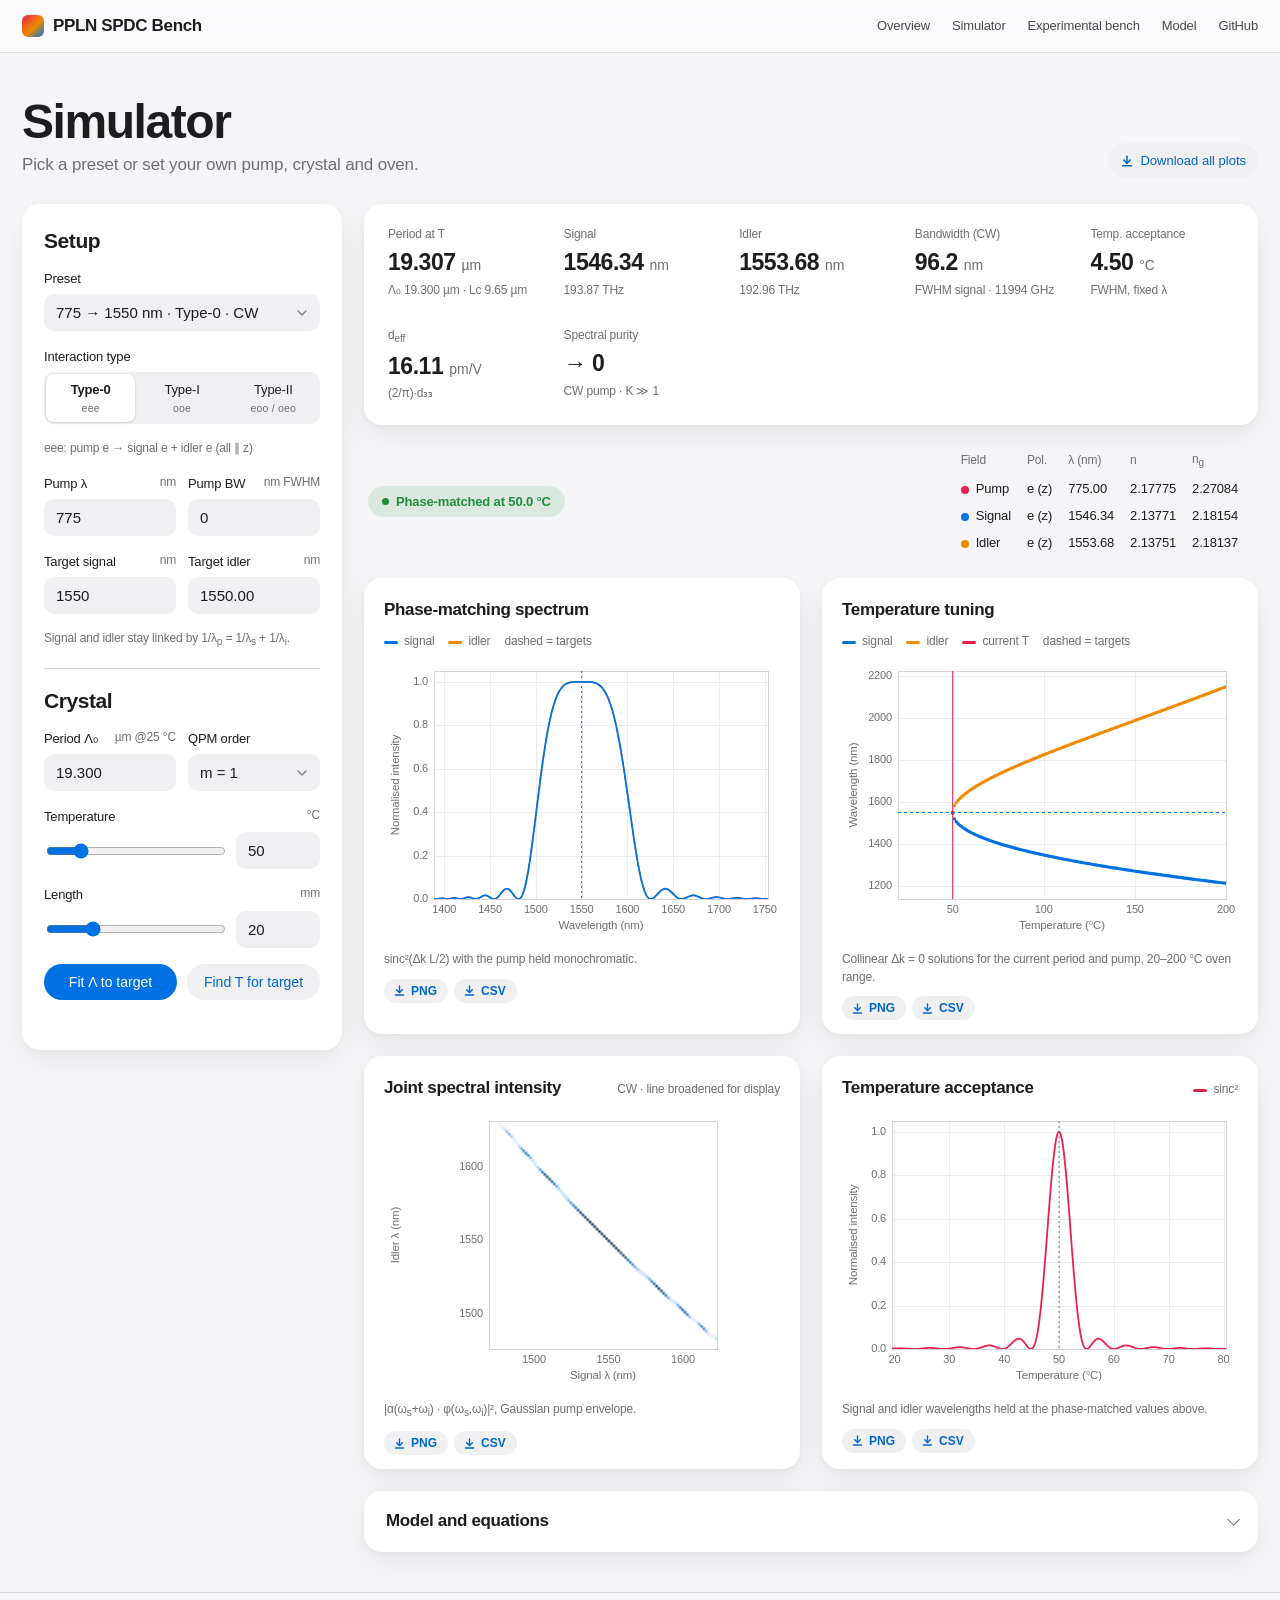
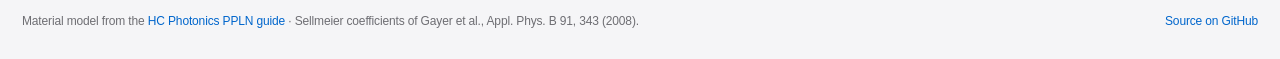
==== commit eb72cba5: "Add experimental bench for fitting measured SPDC data New bench.html fits measured spectra, temperat" ====
--- a/simulator.html
+++ b/simulator.html
@@ -7,16 +7,18 @@
 <meta name="description" content="Interactive simulator for spontaneous parametric down-conversion in MgO:PPLN: quasi-phase-matching, temperature tuning, joint spectral intensity and purity.">
 <meta name="theme-color" content="#f5f5f7" media="(prefers-color-scheme: light)">
 <meta name="theme-color" content="#000000" media="(prefers-color-scheme: dark)">
-<link rel="stylesheet" href="styles.css">
+<link rel="stylesheet" href="styles.css?v=6">
 </head>
 <body>
 <nav class="nav" aria-label="Site">
   <div class="nav-in">
     <a class="brand" href="index.html"><span class="brand-mark" aria-hidden="true"></span>PPLN SPDC Bench</a>
     <div class="nav-links">
-      <a href="index.html">Overview</a>
+      <a href="index.html" class="opt">Overview</a>
+      <a href="simulator.html" aria-current="page">Simulator</a>
+      <a href="bench.html"><span class="wide">Experimental bench</span><span class="narrow">Bench</span></a>
       <a href="#model" class="opt">Model</a>
-      <a href="https://github.com/abhayasd555/ppln-spdc-bench" target="_blank" rel="noopener">GitHub</a>
+      <a href="https://github.com/abhayasd555/ppln-spdc-bench" target="_blank" rel="noopener" class="opt">GitHub</a>
     </div>
   </div>
 </nav>
@@ -154,26 +156,11 @@
   <span><a href="https://github.com/abhayasd555/ppln-spdc-bench" target="_blank" rel="noopener">Source on GitHub</a></span>
 </footer>
 
+<script src="core.js?v=6"></script>
 <script>
 (function(){
 const $=id=>document.getElementById(id);
-const SM={e:{a:[5.756,0.0983,0.2020,189.32,12.52,1.32e-2],b:[2.860e-6,4.700e-8,6.113e-8,1.516e-4]},
-          o:{a:[5.653,0.1185,0.2091,89.61,10.85,1.97e-2],b:[7.941e-7,3.134e-8,-4.641e-9,-2.188e-6]}};
-function nidx(lam,T,pol){const s=SM[pol],a=s.a,b=s.b,f=(T-24.5)*(T+570.82),l2=lam*lam,a3=a[2]+b[2]*f;
-  return Math.sqrt(a[0]+b[0]*f+(a[1]+b[1]*f)/(l2-a3*a3)+(a[3]+b[3]*f)/(l2-a[4]*a[4])-a[5]*l2);}
-function ngrp(lam,T,pol){const h=1e-4;return nidx(lam,T,pol)-lam*(nidx(lam+h,T,pol)-nidx(lam-h,T,pol))/(2*h);}
-const AL=1.54e-5,BE=5.3e-9;
-const perT=(L0,T)=>{const d=T-25;return L0*(1+AL*d+BE*d*d);};
-// [pump, signal, idler]; Type-II has two signal/idler assignments
-const POL={0:['e','e','e'],1:['e','o','o'],'2eo':['o','e','o'],'2oe':['o','o','e']};
-const polOf=(type,t2)=>POL[type===2?'2'+t2:type];
-const polTag=p=>p[1]+p[2]+p[0]; // signal·idler·pump, e.g. eoo
-const DIJ={0:[25.3,'d₃₃'],1:[4.85,'d₃₁'],2:[4.85,'d₃₁']};
-const TP=2*Math.PI, C_GHZ=299792.458;
-function kmis(ss,si,T,p){const sp=ss+si;return TP*(nidx(1/sp,T,p[0])*sp-nidx(1/ss,T,p[1])*ss-nidx(1/si,T,p[2])*si);}
-function dk(ss,si,T,P){return kmis(ss,si,T,P.pol)-P.sgn*TP*P.m/perT(P.L0,T);}
-const sinc=x=>Math.abs(x)<1e-9?1:Math.sin(x)/x;
-function bisect(f,a,b,fa){for(let k=0;k<60;k++){const m=(a+b)/2,fm=f(m);if(fa*fm<=0){b=m}else{a=m;fa=fm}}return (a+b)/2;}
+const {SM,nidx,ngrp,perT,polOf,polTag,DIJ,TP,C_GHZ,kmis,dk,sinc,bisect,tok,prep,frame,path,vline,hline,rng,note,cmapOf,paint,saveFile,figPNG,gridPNG}=PPLN;
 
 // coefficient table
 (function(){const t=$('coefTab');let h='<thead><tr><th></th>'+['a1','a2','a3','a4','a5','a6','b1','b2','b3','b4'].map(x=>'<th>'+x+'</th>').join('')+'</tr></thead><tbody>';
@@ -301,39 +288,6 @@
 }
 
 // ---------- plotting ----------
-function tok(){const cs=getComputedStyle(document.documentElement),g=k=>cs.getPropertyValue(k).trim();
-  return{ink:g('--ink'),muted:g('--muted'),line:g('--line'),grid:g('--grid'),panel:g('--panel'),pump:g('--pump'),sig:g('--sig'),idl:g('--idl'),map:['--map0','--map1','--map2','--map3'].map(g)};}
-let XS=0;
-function prep(cv){const dpr=XS||window.devicePixelRatio||1,w=cv.clientWidth,h=cv.clientHeight,W=Math.max(1,Math.round(w*dpr)),H=Math.max(1,Math.round(h*dpr));
-  if(cv.width!==W)cv.width=W;if(cv.height!==H)cv.height=H;const ctx=cv.getContext('2d');ctx.setTransform(dpr,0,0,dpr,0,0);ctx.clearRect(0,0,w,h);return{ctx,w,h};}
-function ticks(lo,hi,n){if(!(hi>lo)){hi=lo+1;}const s0=(hi-lo)/n,mag=Math.pow(10,Math.floor(Math.log10(s0))),q=s0/mag,step=(q<1.5?1:q<3?2:q<7?5:10)*mag,t=[];
-  for(let v=Math.ceil(lo/step)*step;v<=hi+step*1e-6;v+=step)t.push(v);return{t,step};}
-function tf(v,step){const d=Math.max(0,Math.min(4,-Math.floor(Math.log10(step)+1e-9)));return (Math.abs(v)<step*1e-6?0:v).toFixed(d);}
-const SYS='-apple-system, BlinkMacSystemFont, "SF Pro Text", "Helvetica Neue", Arial, sans-serif';
-const MONO='11px '+SYS;
-function frame(ctx,C,r,x0,x1,y0,y1,o){
-  const X=v=>r.x+(v-x0)/(x1-x0)*r.w,Y=v=>r.y+r.h-(v-y0)/(y1-y0)*r.h;
-  const tx=ticks(x0,x1,o.nx||5),ty=ticks(y0,y1,o.ny||4);
-  ctx.font=MONO;ctx.lineWidth=1;
-  if(!o.nogrid){ctx.strokeStyle=C.grid;ctx.beginPath();
-    tx.t.forEach(v=>{const p=Math.round(X(v))+.5;ctx.moveTo(p,r.y);ctx.lineTo(p,r.y+r.h);});
-    ty.t.forEach(v=>{const p=Math.round(Y(v))+.5;ctx.moveTo(r.x,p);ctx.lineTo(r.x+r.w,p);});ctx.stroke();}
-  ctx.strokeStyle=C.line;ctx.strokeRect(Math.round(r.x)+.5,Math.round(r.y)+.5,Math.round(r.w),Math.round(r.h));
-  ctx.fillStyle=C.muted;ctx.textAlign='center';ctx.textBaseline='top';
-  let lastX=-1e9;tx.t.forEach(v=>{const s=tf(v,tx.step),p=X(v),wd=ctx.measureText(s).width;if(p-wd/2>lastX+6){ctx.fillText(s,p,r.y+r.h+5);lastX=p+wd/2;}});
-  if(!o.noy){ctx.textAlign='right';ctx.textBaseline='middle';ty.t.forEach(v=>ctx.fillText(tf(v,ty.step),r.x-6,Y(v)));}
-  ctx.font='500 11.5px '+SYS;ctx.textAlign='center';ctx.textBaseline='top';
-  if(o.xl)ctx.fillText(o.xl,r.x+r.w/2,r.y+r.h+21);
-  if(o.yl){ctx.save();ctx.translate(12,r.y+r.h/2);ctx.rotate(-Math.PI/2);ctx.textBaseline='middle';ctx.fillText(o.yl,0,0);ctx.restore();}
-  return{X,Y};
-}
-function path(ctx,M,xs,ys,col,lw,dash,r){ctx.save();ctx.beginPath();ctx.rect(r.x,r.y,r.w,r.h);ctx.clip();ctx.strokeStyle=col;ctx.lineWidth=lw;ctx.setLineDash(dash||[]);ctx.beginPath();
-  for(let i=0;i<xs.length;i++){const a=M.X(xs[i]),b=M.Y(ys[i]);i?ctx.lineTo(a,b):ctx.moveTo(a,b);}ctx.stroke();ctx.restore();}
-function vline(ctx,M,r,x,col,dash){if(x<Math.min(M.x0,M.x1))return;const p=M.X(x);if(p<r.x||p>r.x+r.w)return;ctx.save();ctx.strokeStyle=col;ctx.setLineDash(dash||[]);ctx.lineWidth=1;ctx.beginPath();ctx.moveTo(p,r.y);ctx.lineTo(p,r.y+r.h);ctx.stroke();ctx.restore();}
-function hline(ctx,M,r,y,col,dash){const p=M.Y(y);if(p<r.y||p>r.y+r.h)return;ctx.save();ctx.strokeStyle=col;ctx.setLineDash(dash||[]);ctx.lineWidth=1;ctx.beginPath();ctx.moveTo(r.x,p);ctx.lineTo(r.x+r.w,p);ctx.stroke();ctx.restore();}
-function rng(a){let lo=Infinity,hi=-Infinity;for(const v of a){if(v<lo)lo=v;if(v>hi)hi=v;}return[lo,hi];}
-function note(ctx,C,r,t){ctx.fillStyle=C.muted;ctx.font='13px '+SYS;ctx.textAlign='center';ctx.textBaseline='middle';ctx.fillText(t,r.x+r.w/2,r.y+r.h/2);}
-
 function drawSpec(C){
   const {ctx,w,h}=prep($('cvSpec')),R=RES,S=R.sp_,P=R.P;
   const [s0,s1]=rng(S.ls),[i0,i1]=rng(S.li),wid=Math.max(s1-s0,i1-i0);
@@ -364,16 +318,11 @@
   M.x0=20;M.x1=200;vline(ctx,M,r,P.T,C.pump,[]);
   if(!P.warnT){hline(ctx,M,r,P.lsnm,C.sig,[3,3]);if(Math.abs(P.linm-P.lsnm)>1e-3)hline(ctx,M,r,P.linm,C.idl,[3,3]);}
 }
-function hex(c){c=c.replace('#','');if(c.length===3)c=c.split('').map(x=>x+x).join('');const n=parseInt(c,16);return[(n>>16)&255,(n>>8)&255,n&255];}
 function drawJSA(C){
   const cv=$('cvJSA'),{ctx,w,h}=prep(cv),R=RES,N=R.N;
   const side=Math.min(w-70,h-52),r={x:56+Math.max(0,(w-70-side)/2),y:10,w:side,h:side};
-  const stops=C.map.map(hex),cmap=v=>{const t=Math.min(1,Math.max(0,v))*3,k=Math.min(2,Math.floor(t)),f=t-k,a=stops[k],b=stops[k+1];return[a[0]+(b[0]-a[0])*f,a[1]+(b[1]-a[1])*f,a[2]+(b[2]-a[2])*f];};
-  const off=document.createElement('canvas');off.width=N;off.height=N;const oc=off.getContext('2d'),img=oc.createImageData(N,N);
-  const m2=R.jmax*R.jmax||1;
-  for(let i=0;i<N*N;i++){const v=R.J[i]*R.J[i]/m2,c=cmap(Math.pow(v,0.8));img.data[4*i]=c[0];img.data[4*i+1]=c[1];img.data[4*i+2]=c[2];img.data[4*i+3]=255;}
-  oc.putImageData(img,0,0);
-  ctx.imageSmoothingEnabled=true;ctx.drawImage(off,r.x,r.y,r.w,r.h);
+  const cmap=cmapOf(C),m2=R.jmax*R.jmax||1;
+  paint(ctx,r,N,N,i=>cmap(Math.pow(R.J[i]*R.J[i]/m2,0.8)));
   frame(ctx,C,r,R.lsc-R.hlS,R.lsc+R.hlS,R.lic-R.hlI,R.lic+R.hlI,{xl:'Signal λ (nm)',yl:'Idler λ (nm)',nx:4,ny:4,nogrid:true});
 }
 function drawTacc(C){
@@ -414,32 +363,10 @@
 if(document.fonts&&document.fonts.ready)document.fonts.ready.then(draw);
 
 // ---------- downloads ----------
-let DLCAP=null;
-try{if(window.claude&&typeof window.claude.use==='function')window.claude.use('downloads').then(d=>{DLCAP=d;}).catch(()=>{});}catch(e){}
-async function saveFile(name,blob){
-  if(DLCAP){try{await DLCAP.save({filename:name,data:blob});}catch(e){if(e&&e.code!=='declined')$('msg').textContent='Download unavailable here ('+(e.code||'error')+').';}return;}
-  const url=URL.createObjectURL(blob),a=document.createElement('a');a.href=url;a.download=name;document.body.appendChild(a);a.click();a.remove();setTimeout(()=>URL.revokeObjectURL(url),4000);
-}
 const PLOTS={spec:['cvSpec','Phase-matching spectrum',drawSpec],tune:['cvTune','Temperature tuning',drawTune],jsa:['cvJSA','Joint spectral intensity',drawJSA],tacc:['cvTacc','Temperature acceptance',drawTacc]};
 function paramLine(){const P=RES.P;return 'λp '+fx(P.lpnm,1)+' nm · '+['Type-0','Type-I','Type-II'][P.type]+' ('+polTag(P.pol)+') · m = '+P.m+' · Λ₀ '+fx(P.L0,3)+' µm · '+fx(P.T,1)+' °C · L '+fx(P.Lmm,1)+' mm'+(P.bw>0?' · pump '+fx(P.bw,2)+' nm FWHM':' · CW');}
 function slug(){const P=RES.P;return 'ppln_'+fx(P.lpnm,0)+'nm_type'+['0','I','II'][P.type]+'_'+polTag(P.pol)+'_'+fx(P.T,1).replace('.','p')+'C';}
-function plotPNG(key){
-  const [id,title,fn]=PLOTS[key],cv=$(id),C=tok(),fig=cv.closest('figure'),S=3;
-  XS=S;fn(C);XS=0;
-  const w=cv.clientWidth,h=cv.clientHeight,top=58,bot=34,pad=20,out=document.createElement('canvas');
-  out.width=(w+2*pad)*S;out.height=(h+top+bot)*S;const o=out.getContext('2d');o.scale(S,S);
-  o.fillStyle=C.panel;o.fillRect(0,0,w+2*pad,h+top+bot);
-  o.fillStyle=C.ink;o.font='600 17px '+SYS;o.textBaseline='alphabetic';o.textAlign='left';o.fillText(title,pad,30);
-  let x=pad;o.font='12px '+SYS;
-  fig.querySelectorAll('.lg span').forEach(sp=>{const i=sp.querySelector('i'),t=sp.textContent.trim();
-    if(i){o.fillStyle=getComputedStyle(i).backgroundColor;o.fillRect(x,43,14,3);x+=20;}
-    o.fillStyle=C.muted;o.fillText(t,x,48);x+=o.measureText(t).width+16;});
-  o.drawImage(cv,pad,top,w,h);
-  o.fillStyle=C.muted;o.font='11px '+SYS;o.fillText(paramLine(),pad,top+h+22);
-  o.textAlign='right';o.fillText('PPLN SPDC Bench',w+pad,top+h+22);
-  draw();
-  return new Promise(res=>out.toBlob(b=>res([slug()+'_'+key+'.png',b]),'image/png'));
-}
+function plotPNG(key){const [id,title,fn]=PLOTS[key];return figPNG({cv:$(id),title,draw:fn,foot:paramLine(),name:slug()+'_'+key+'.png',redraw:draw});}
 function plotCSV(key){
   const R=RES,L=['# PPLN SPDC Bench · '+PLOTS[key][1],'# '+paramLine()];
   if(key==='spec'){L.push('signal_nm,idler_nm,intensity');for(let i=0;i<R.sp_.S.length;i++)L.push(R.sp_.ls[i].toFixed(5)+','+R.sp_.li[i].toFixed(5)+','+R.sp_.S[i].toExponential(6));}
@@ -453,14 +380,10 @@
   return [slug()+'_'+key+'.csv',new Blob([L.join('\n')+'\n'],{type:'text/csv'})];
 }
 document.querySelectorAll('.dl button').forEach(b=>b.addEventListener('click',async()=>{
-  if(!RES)return;const k=b.dataset.plot,[n,blob]=b.dataset.fmt==='png'?await plotPNG(k):plotCSV(k);saveFile(n,blob);}));
+  if(!RES)return;const k=b.dataset.plot,[n,blob]=b.dataset.fmt==='png'?await plotPNG(k):plotCSV(k);saveFile(n,blob,$('msg'));}));
 $('dlAll').addEventListener('click',async()=>{
   if(!RES)return;const keys=Object.keys(PLOTS),imgs=[];for(const k of keys)imgs.push(await plotPNG(k));
-  const bm=await Promise.all(imgs.map(([,b])=>createImageBitmap(b))),cw=Math.max(...bm.map(x=>x.width)),ch=Math.max(...bm.map(x=>x.height)),g=24*3;
-  const out=document.createElement('canvas');out.width=2*cw+3*g;out.height=2*ch+3*g;const o=out.getContext('2d');
-  o.fillStyle=tok().panel;o.fillRect(0,0,out.width,out.height);
-  bm.forEach((b,i)=>o.drawImage(b,g+(i%2)*(cw+g),g+Math.floor(i/2)*(ch+g)));
-  out.toBlob(b=>saveFile(slug()+'_all_plots.png',b),'image/png');
+  saveFile(slug()+'_all_plots.png',await gridPNG(imgs,2),$('msg'));
 });
 applyPreset('p1');
 })();
--- a/styles.css
+++ b/styles.css
@@ -36,7 +36,8 @@
 .brand-mark{width:22px;height:22px;border-radius:6px;background:linear-gradient(135deg,var(--pump),var(--idl) 55%,var(--sig));flex:none}
 .nav-links{display:flex;gap:22px;font-size:13px}
 .nav-links a{color:var(--ink);opacity:.8} .nav-links a:hover{opacity:1;text-decoration:none}
-@media (max-width:520px){.nav-links a.opt{display:none}}
+.brand,.nav-links a{white-space:nowrap} .nav-links .narrow{display:none}
+@media (max-width:520px){.nav-links a.opt,.nav-links .wide{display:none}.nav-links .narrow{display:inline}}
 
 .wrap{max-width:1280px;margin:0 auto;display:flex;flex-direction:column;gap:22px;
   padding:0 max(22px,env(safe-area-inset-right,0px)) 0 max(22px,env(safe-area-inset-left,0px))}
@@ -89,7 +90,6 @@
 :root[data-theme="dark"] .seg input:checked+span{background:#636366}
 .seg span small{display:block;font-size:10.5px;font-weight:400;color:var(--muted);letter-spacing:.02em;margin-top:1px}
 .seg2{grid-template-columns:repeat(2,1fr)}
-.field[hidden]{display:none}
 .polnote{font-size:12px;color:var(--muted)}
 .btns{display:grid;grid-template-columns:1fr 1fr;gap:10px}
 button{font-family:var(--f);font-size:14px;font-weight:500;padding:10px 12px;border-radius:980px;border:0;background:var(--fill);color:var(--accent-ink);cursor:pointer;transition:filter .15s,transform .1s}
@@ -172,3 +172,26 @@
 .dl-all{display:flex;gap:8px;flex-wrap:wrap}
 .dl-all button{font-size:13px;display:inline-flex;align-items:center;gap:6px}
 .dl-all svg{width:14px;height:14px}
+
+[hidden]{display:none!important}
+
+/* Experimental bench */
+.tabbar{max-width:480px}
+.tabbar .seg span{padding:8px 0;font-size:14px}
+.tabpane{display:flex;flex-direction:column;gap:22px;min-width:0}
+textarea{font-family:var(--f-mono);font-size:12px;line-height:1.45;color:var(--ink);background:var(--fill);border:1px solid transparent;border-radius:10px;
+  padding:10px 12px;width:100%;min-height:180px;resize:vertical;white-space:pre;overflow:auto}
+textarea:focus{outline:none;border-color:var(--accent);box-shadow:0 0 0 4px color-mix(in srgb,var(--accent) 22%,transparent)}
+.stat{color:var(--ok)} .stat.bad{color:var(--warn)}
+.chk{display:inline-flex!important;align-items:center;gap:7px;font-size:13px;font-weight:500;cursor:pointer;justify-content:flex-start!important}
+.chk input{accent-color:var(--accent);width:15px;height:15px;margin:0}
+.free{display:flex;flex-wrap:wrap;gap:8px 16px}
+.free .chk{background:var(--fill);padding:6px 11px;border-radius:99px}
+.btns3{display:grid;grid-template-columns:1fr 1fr 1fr;gap:10px}
+.res td:nth-child(3){font-variant-numeric:tabular-nums}
+.kv{display:flex;flex-wrap:wrap;gap:6px 22px;font-size:13px;margin-top:12px;color:var(--ink)}
+.kv b{font-weight:500;color:var(--muted);margin-right:4px}
+canvas.tall{height:400px}
+canvas.sq{height:auto;aspect-ratio:1/0.9;min-height:240px}
+.grid3{display:grid;grid-template-columns:repeat(3,minmax(0,1fr));gap:22px}
+@media (max-width:1140px){.grid3{grid-template-columns:minmax(0,1fr)}}
